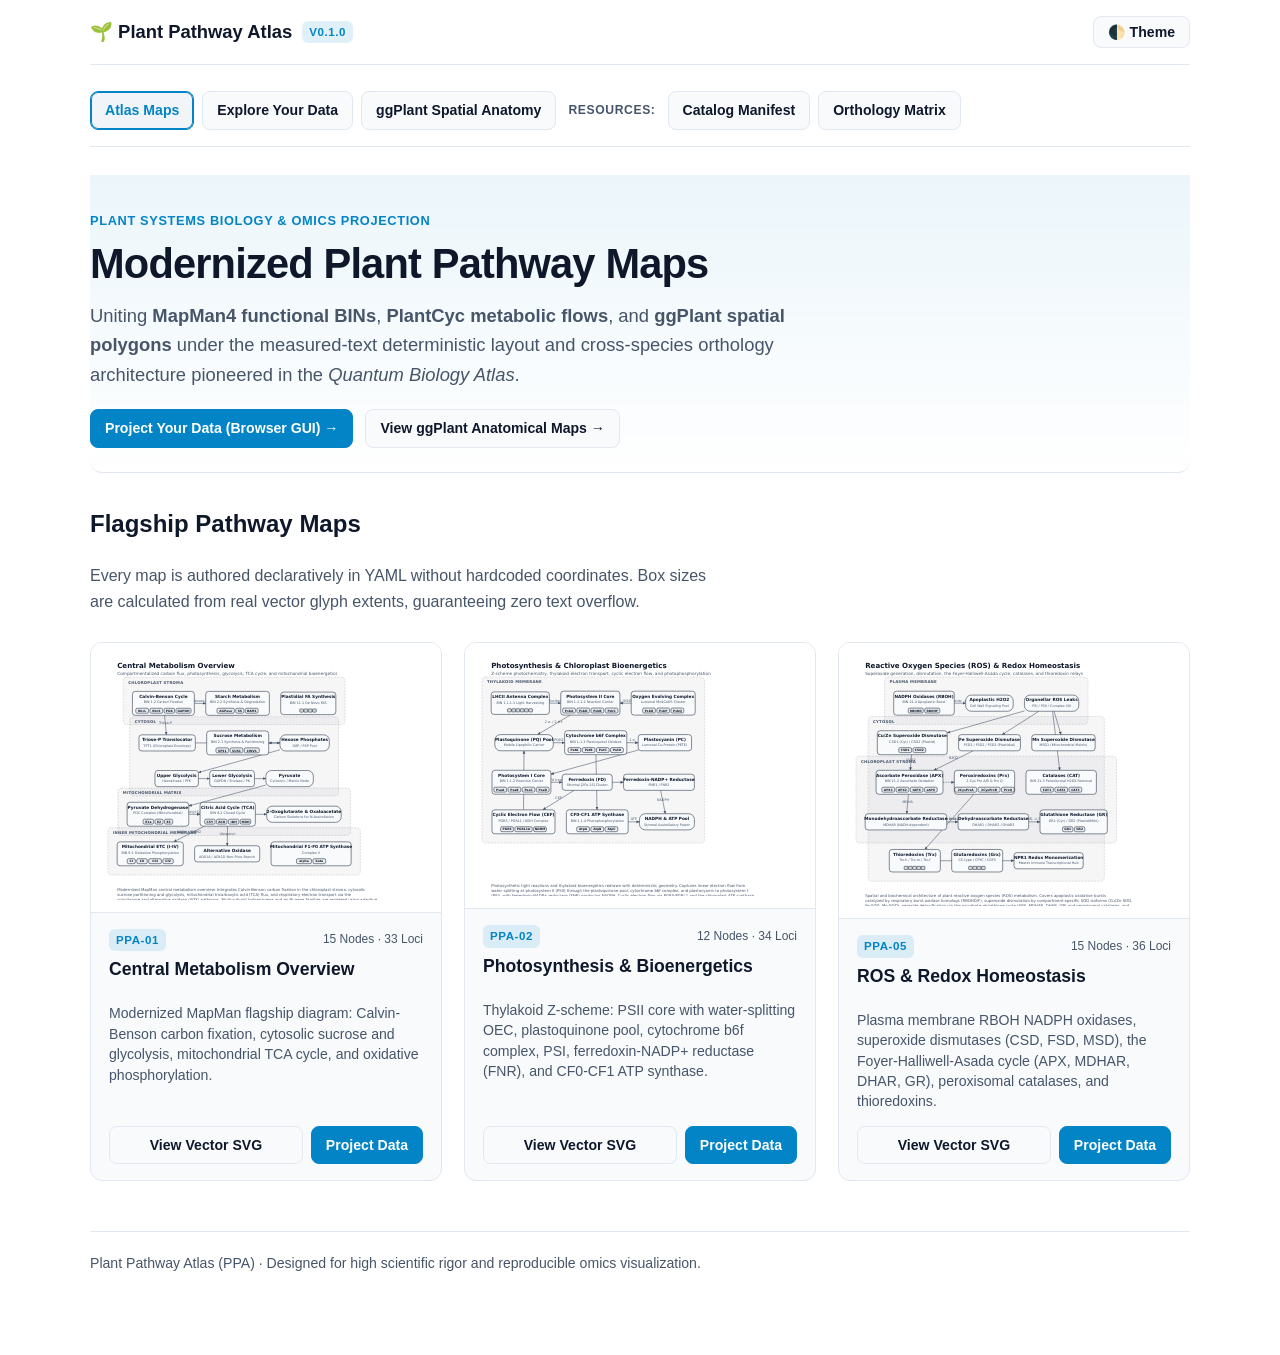
==== docs/index.html @ f4166429 "Initial commit: Plant Pathway Atlas (PPA) foundation, layout engine, orthology, and flagship maps" ====
<!doctype html>
<html lang="en">
<head>
<meta charset="utf-8">
<meta name="viewport" content="width=device-width, initial-scale=1">
<title>Plant Pathway Atlas (PPA) | Modernized MapMan & PlantCyc</title>
<meta name="description" content="Publication-quality plant pathway maps and omics projection engine modernizing MapMan and PlantCyc.">
<link rel="stylesheet" href="assets/ppa-core.css">
<script>
  (function() {
    const saved = localStorage.getItem('ppa-theme');
    const pref = window.matchMedia('(prefers-color-scheme: dark)').matches ? 'dark' : 'light';
    document.documentElement.setAttribute('data-theme', saved || pref);
  })();
</script>
</head>
<body>
<div class="wrap">
  <div class="ppa-topbar">
    <a href="index.html" class="ppa-brand">
      <span>🌱 Plant Pathway Atlas</span>
      <span class="ppa-badge">v0.1.0</span>
    </a>
    <button id="theme-toggle" class="btn" type="button" aria-label="Toggle theme">🌓 Theme</button>
  </div>

  <nav class="ppa-tab-bar" aria-label="Main Navigation">
    <a href="index.html" class="btn active">Atlas Maps</a>
    <a href="explore.html" class="btn">Explore Your Data</a>
    <a href="spatial.html" class="btn">ggPlant Spatial Anatomy</a>
    <span class="tab-label">Resources:</span>
    <a href="../catalog/manifest.json" class="btn">Catalog Manifest</a>
    <a href="../catalog/orthologs.json" class="btn">Orthology Matrix</a>
  </nav>

  <header class="hero">
    <div class="eyebrow">Plant Systems Biology & Omics Projection</div>
    <h1>Modernized Plant Pathway Maps</h1>
    <p class="lede">
      Uniting <strong>MapMan4 functional BINs</strong>, <strong>PlantCyc metabolic flows</strong>, and 
      <strong>ggPlant spatial polygons</strong> under the measured-text deterministic layout and 
      cross-species orthology architecture pioneered in the <em>Quantum Biology Atlas</em>.
    </p>
    <div style="display:flex; gap:12px; margin-top:16px;">
      <a href="explore.html" class="btn primary">Project Your Data (Browser GUI) →</a>
      <a href="spatial.html" class="btn">View ggPlant Anatomical Maps →</a>
    </div>
  </header>

  <h2>Flagship Pathway Maps</h2>
  <p style="color:var(--ppa-soft); max-width:70ch;">
    Every map is authored declaratively in YAML without hardcoded coordinates. Box sizes are calculated
    from real vector glyph extents, guaranteeing zero text overflow.
  </p>

  <div class="map-grid">
    <!-- PPA-01 -->
    <div class="map-card">
      <div class="map-card-preview">
        <object data="../maps/svg/PPA-01.svg" type="image/svg+xml" style="width:100%; pointer-events:none;"></object>
      </div>
      <div class="map-card-body">
        <div style="display:flex; justify-content:space-between; align-items:center; margin-bottom:4px;">
          <span class="ppa-badge">PPA-01</span>
          <span style="font-size:0.75rem; color:var(--ppa-soft);">15 Nodes · 33 Loci</span>
        </div>
        <h3 class="map-card-title">Central Metabolism Overview</h3>
        <p class="map-card-desc">
          Modernized MapMan flagship diagram: Calvin-Benson carbon fixation, cytosolic sucrose and glycolysis,
          mitochondrial TCA cycle, and oxidative phosphorylation.
        </p>
        <div style="display:flex; gap:8px;">
          <a href="../maps/svg/PPA-01.svg" target="_blank" class="btn" style="flex:1; justify-content:center;">View Vector SVG</a>
          <a href="explore.html?map=PPA-01" class="btn primary">Project Data</a>
        </div>
      </div>
    </div>

    <!-- PPA-02 -->
    <div class="map-card">
      <div class="map-card-preview">
        <object data="../maps/svg/PPA-02.svg" type="image/svg+xml" style="width:100%; pointer-events:none;"></object>
      </div>
      <div class="map-card-body">
        <div style="display:flex; justify-content:space-between; align-items:center; margin-bottom:4px;">
          <span class="ppa-badge">PPA-02</span>
          <span style="font-size:0.75rem; color:var(--ppa-soft);">12 Nodes · 34 Loci</span>
        </div>
        <h3 class="map-card-title">Photosynthesis & Bioenergetics</h3>
        <p class="map-card-desc">
          Thylakoid Z-scheme: PSII core with water-splitting OEC, plastoquinone pool, cytochrome b6f complex,
          PSI, ferredoxin-NADP+ reductase (FNR), and CF0-CF1 ATP synthase.
        </p>
        <div style="display:flex; gap:8px;">
          <a href="../maps/svg/PPA-02.svg" target="_blank" class="btn" style="flex:1; justify-content:center;">View Vector SVG</a>
          <a href="explore.html?map=PPA-02" class="btn primary">Project Data</a>
        </div>
      </div>
    </div>

    <!-- PPA-05 -->
    <div class="map-card">
      <div class="map-card-preview">
        <object data="../maps/svg/PPA-05.svg" type="image/svg+xml" style="width:100%; pointer-events:none;"></object>
      </div>
      <div class="map-card-body">
        <div style="display:flex; justify-content:space-between; align-items:center; margin-bottom:4px;">
          <span class="ppa-badge">PPA-05</span>
          <span style="font-size:0.75rem; color:var(--ppa-soft);">15 Nodes · 36 Loci</span>
        </div>
        <h3 class="map-card-title">ROS & Redox Homeostasis</h3>
        <p class="map-card-desc">
          Plasma membrane RBOH NADPH oxidases, superoxide dismutases (CSD, FSD, MSD), the Foyer-Halliwell-Asada
          cycle (APX, MDHAR, DHAR, GR), peroxisomal catalases, and thioredoxins.
        </p>
        <div style="display:flex; gap:8px;">
          <a href="../maps/svg/PPA-05.svg" target="_blank" class="btn" style="flex:1; justify-content:center;">View Vector SVG</a>
          <a href="explore.html?map=PPA-05" class="btn primary">Project Data</a>
        </div>
      </div>
    </div>
  </div>

  <footer style="margin-top:50px; padding-top:20px; border-top:1px solid var(--ppa-rule); font-size:0.88rem; color:var(--ppa-soft);">
    Plant Pathway Atlas (PPA) · Designed for high scientific rigor and reproducible omics visualization.
  </footer>
</div>

<script>
  const btn = document.getElementById('theme-toggle');
  btn.addEventListener('click', () => {
    const curr = document.documentElement.getAttribute('data-theme') === 'dark' ? 'light' : 'dark';
    document.documentElement.setAttribute('data-theme', curr);
    localStorage.setItem('ppa-theme', curr);
  });
</script>
</body>
</html>
---- docs/assets/ppa-core.css ----
/* Plant Pathway Atlas (PPA) Design System & Styles */
:root {
  --ppa-bg: #ffffff;
  --ppa-ink: #0f172a;
  --ppa-soft: #475569;
  --ppa-faint: #94a3b8;
  --ppa-rule: #e2e8f0;
  --ppa-card: #f8fafc;
  --ppa-card2: #f1f5f9;
  --ppa-accent: #0284c7;
  --ppa-accent-hover: #0369a1;
  --ppa-accent2: #059669;
  --ppa-warn: #d97706;
  --ppa-err: #dc2626;
  --header-bg: linear-gradient(180deg, rgba(2, 132, 199, 0.08), transparent);
}

html[data-theme="dark"] {
  --ppa-bg: #0b0f17;
  --ppa-ink: #f1f5f9;
  --ppa-soft: #94a3b8;
  --ppa-faint: #64748b;
  --ppa-rule: #1e293b;
  --ppa-card: #151c28;
  --ppa-card2: #1e293b;
  --ppa-accent: #38bdf8;
  --ppa-accent-hover: #7dd3fc;
  --ppa-accent2: #34d399;
  --ppa-warn: #fbbf24;
  --ppa-err: #f87171;
  --header-bg: linear-gradient(180deg, rgba(56, 189, 248, 0.08), transparent);
  color-scheme: dark;
}

* { box-sizing: border-box; }
body {
  margin: 0;
  background: var(--ppa-bg);
  color: var(--ppa-ink);
  font: 16px/1.6 -apple-system, BlinkMacSystemFont, "Segoe UI", Roboto, Helvetica, Arial, sans-serif;
  transition: background 0.2s ease, color 0.2s ease;
}

.wrap {
  max-width: 1140px;
  margin: 0 auto;
  padding: 0 20px 80px;
}

/* Topbar & Navigation */
.ppa-topbar {
  display: flex;
  align-items: center;
  justify-content: space-between;
  padding: 16px 0;
  border-bottom: 1px solid var(--ppa-rule);
  margin-bottom: 16px;
}

.ppa-brand {
  display: inline-flex;
  align-items: center;
  gap: 10px;
  font-weight: 700;
  font-size: 1.15rem;
  color: var(--ppa-ink);
  text-decoration: none;
}

.ppa-badge {
  font-size: 0.72rem;
  font-weight: 700;
  text-transform: uppercase;
  letter-spacing: 0.05em;
  padding: 2px 7px;
  border-radius: 6px;
  background: rgba(2, 132, 199, 0.12);
  color: var(--ppa-accent);
}

.ppa-tab-bar {
  display: flex;
  flex-wrap: wrap;
  align-items: center;
  gap: 8px;
  padding: 10px 0 16px;
  border-bottom: 1px solid var(--ppa-rule);
  margin-bottom: 28px;
}

.tab-label {
  font-size: 0.76rem;
  font-weight: 700;
  text-transform: uppercase;
  letter-spacing: 0.05em;
  color: var(--ppa-soft);
  margin: 0 4px;
}

/* Buttons */
.btn {
  display: inline-flex;
  align-items: center;
  gap: 6px;
  padding: 7px 14px;
  border-radius: 8px;
  font-weight: 600;
  font-size: 0.88rem;
  border: 1px solid var(--ppa-rule);
  background: var(--ppa-card);
  color: var(--ppa-ink);
  text-decoration: none;
  cursor: pointer;
  transition: all 0.15s ease;
}

.btn:hover {
  border-color: var(--ppa-accent);
  background: var(--ppa-card2);
  color: var(--ppa-accent);
}

.btn.primary {
  background: var(--ppa-accent);
  border-color: var(--ppa-accent);
  color: #ffffff;
}

.btn.primary:hover {
  background: var(--ppa-accent-hover);
  color: #ffffff;
}

.btn.active {
  border-color: var(--ppa-accent);
  background: var(--ppa-card2);
  color: var(--ppa-accent);
  box-shadow: inset 0 0 0 1px var(--ppa-accent);
}

/* Hero & Headers */
header.hero {
  padding: 36px 0 24px;
  border-bottom: 1px solid var(--ppa-rule);
  background: var(--header-bg);
  border-radius: 0 0 12px 12px;
  margin-bottom: 32px;
}

h1 {
  font-size: clamp(1.8rem, 4vw, 2.6rem);
  line-height: 1.2;
  margin: 0 0 12px;
  letter-spacing: -0.02em;
}

.eyebrow {
  color: var(--ppa-accent);
  font-weight: 700;
  letter-spacing: 0.05em;
  text-transform: uppercase;
  font-size: 0.8rem;
  margin: 0 0 8px;
}

.lede {
  font-size: 1.15rem;
  color: var(--ppa-soft);
  max-width: 68ch;
  margin: 0 0 20px;
}

/* Map Cards Grid */
.map-grid {
  display: grid;
  grid-template-columns: repeat(auto-fill, minmax(340px, 1fr));
  gap: 22px;
  margin: 28px 0;
}

.map-card {
  border: 1px solid var(--ppa-rule);
  border-radius: 12px;
  background: var(--ppa-card);
  overflow: hidden;
  transition: transform 0.15s ease, border-color 0.15s ease, box-shadow 0.15s ease;
  display: flex;
  flex-direction: column;
}

.map-card:hover {
  transform: translateY(-2px);
  border-color: var(--ppa-accent);
  box-shadow: 0 8px 16px rgba(0, 0, 0, 0.06);
}

.map-card-preview {
  background: #ffffff;
  padding: 12px;
  border-bottom: 1px solid var(--ppa-rule);
  display: flex;
  align-items: center;
  justify-content: center;
  min-height: 180px;
}

.map-card-preview img, .map-card-preview svg {
  max-width: 100%;
  height: auto;
  max-height: 200px;
  display: block;
}

.map-card-body {
  padding: 16px 18px;
  flex: 1;
  display: flex;
  flex-direction: column;
}

.map-card-title {
  font-size: 1.1rem;
  font-weight: 700;
  margin: 0 0 6px;
  color: var(--ppa-ink);
}

.map-card-desc {
  font-size: 0.88rem;
  color: var(--ppa-soft);
  line-height: 1.45;
  margin-bottom: 14px;
  flex: 1;
}

.map-card-stats {
  display: flex;
  gap: 12px;
  font-size: 0.8rem;
  color: var(--ppa-soft);
  font-weight: 600;
  padding-top: 10px;
  border-top: 1px solid var(--ppa-rule);
}

/* File Drop Area */
.dropzone {
  border: 2px dashed var(--ppa-rule);
  border-radius: 14px;
  padding: 36px 20px;
  text-align: center;
  background: var(--ppa-card);
  transition: border-color 0.15s ease, background 0.15s ease;
  cursor: pointer;
  margin-bottom: 24px;
}

.dropzone.dragover {
  border-color: var(--ppa-accent);
  background: var(--ppa-card2);
}

/* Controls Toolbar */
.toolbar {
  display: flex;
  flex-wrap: wrap;
  align-items: flex-end;
  gap: 14px;
  background: var(--ppa-card);
  border: 1px solid var(--ppa-rule);
  border-radius: 12px;
  padding: 16px 20px;
  margin-bottom: 24px;
}

.toolbar label {
  display: block;
  font-size: 0.78rem;
  font-weight: 700;
  text-transform: uppercase;
  letter-spacing: 0.04em;
  color: var(--ppa-soft);
  margin-bottom: 4px;
}

.toolbar select, .toolbar input {
  padding: 8px 12px;
  border-radius: 8px;
  border: 1px solid var(--ppa-rule);
  background: var(--ppa-bg);
  color: var(--ppa-ink);
  font: inherit;
  font-size: 0.9rem;
}

/* Interactive SVG Canvas */
.svg-viewport {
  background: #ffffff;
  border: 1px solid var(--ppa-rule);
  border-radius: 12px;
  overflow: auto;
  padding: 20px;
  box-shadow: inset 0 1px 3px rgba(0, 0, 0, 0.02);
  margin-bottom: 30px;
}

.svg-viewport svg {
  width: 100%;
  height: auto;
  display: block;
}

/* Messages / Alerts */
.msg {
  padding: 14px 18px;
  border-radius: 10px;
  margin-bottom: 20px;
  font-size: 0.92rem;
  border: 1px solid transparent;
}

.msg.ok {
  background: rgba(5, 150, 105, 0.1);
  border-color: rgba(5, 150, 105, 0.3);
  color: var(--ppa-accent2);
}

.msg.warn {
  background: rgba(217, 119, 6, 0.1);
  border-color: rgba(217, 119, 6, 0.3);
  color: var(--ppa-warn);
}

.msg.err {
  background: rgba(220, 38, 38, 0.1);
  border-color: rgba(220, 38, 38, 0.3);
  color: var(--ppa-err);
}
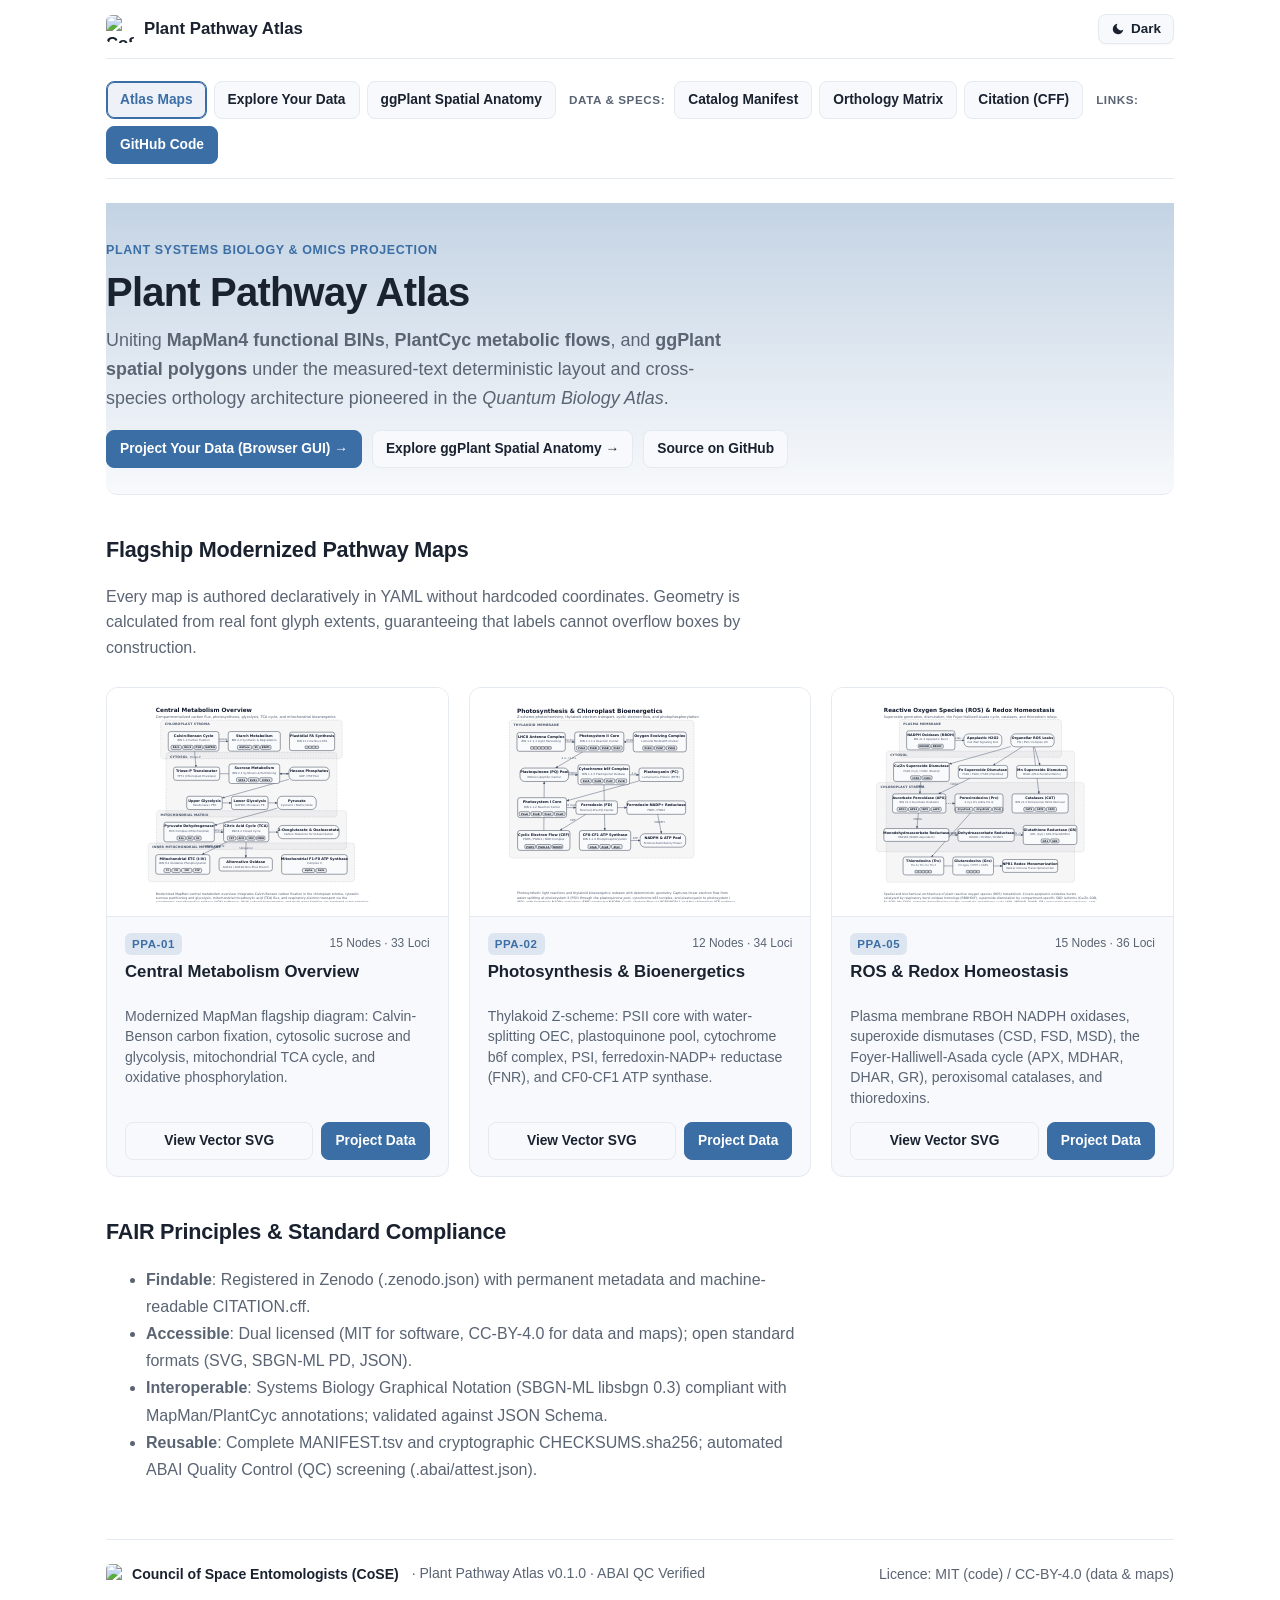
==== commit ad8c8e29: "feat: Add CoSE theme, GitHub Pages workflows, FAIR metadata, and ABAI QC standard" ====
--- a/docs/index.html
+++ b/docs/index.html
@@ -3,54 +3,66 @@
 <head>
 <meta charset="utf-8">
 <meta name="viewport" content="width=device-width, initial-scale=1">
-<title>Plant Pathway Atlas (PPA) | Modernized MapMan & PlantCyc</title>
-<meta name="description" content="Publication-quality plant pathway maps and omics projection engine modernizing MapMan and PlantCyc.">
-<link rel="stylesheet" href="assets/ppa-core.css">
+<title>Plant Pathway Atlas (PPA) — Modernized MapMan & PlantCyc</title>
+<meta name="description" content="Publication-quality plant pathway maps and cross-species omics projection engine modernizing MapMan and PlantCyc.">
+<meta name="author" content="Richard Barker">
+<meta name="color-scheme" content="light dark">
 <script>
   (function() {
-    const saved = localStorage.getItem('ppa-theme');
-    const pref = window.matchMedia('(prefers-color-scheme: dark)').matches ? 'dark' : 'light';
+    var saved = localStorage.getItem('cose-theme');
+    var pref = window.matchMedia('(prefers-color-scheme: dark)').matches ? 'dark' : 'light';
     document.documentElement.setAttribute('data-theme', saved || pref);
   })();
 </script>
+<link rel="stylesheet" href="https://dr-richard-barker.github.io/Plant_response_to_radiation/cose/cose-map.css">
+<link rel="stylesheet" href="assets/ppa-core.css">
 </head>
-<body>
+<body data-site-id="plant-pathway-atlas">
 <div class="wrap">
-  <div class="ppa-topbar">
-    <a href="index.html" class="ppa-brand">
-      <span>🌱 Plant Pathway Atlas</span>
-      <span class="ppa-badge">v0.1.0</span>
+  <!-- CoSE Topbar: Brand + Theme Toggle (NO side navigation rail) -->
+  <div class="cose-topbar">
+    <a href="index.html" class="cose-brand">
+      <img src="https://dr-richard-barker.github.io/Plant_response_to_radiation/cose/cose-logo.png" alt="CoSE logo" width="28" height="28">
+      <span>Plant Pathway Atlas</span>
     </a>
-    <button id="theme-toggle" class="btn" type="button" aria-label="Toggle theme">🌓 Theme</button>
+    <button id="cose-theme-toggle" class="cose-theme-btn" type="button" aria-label="Toggle theme">
+      <span class="theme-icon"></span>
+      <span class="theme-label">Theme</span>
+    </button>
   </div>
 
-  <nav class="ppa-tab-bar" aria-label="Main Navigation">
+  <!-- CoSE Tab Bar: Horizontal Navigation Only -->
+  <nav class="cose-tab-bar" aria-label="Atlas Navigation">
     <a href="index.html" class="btn active">Atlas Maps</a>
     <a href="explore.html" class="btn">Explore Your Data</a>
     <a href="spatial.html" class="btn">ggPlant Spatial Anatomy</a>
-    <span class="tab-label">Resources:</span>
+    <span class="tab-label">Data & Specs:</span>
     <a href="../catalog/manifest.json" class="btn">Catalog Manifest</a>
     <a href="../catalog/orthologs.json" class="btn">Orthology Matrix</a>
+    <a href="../CITATION.cff" class="btn">Citation (CFF)</a>
+    <span class="tab-label">Links:</span>
+    <a href="https://github.com/dr-richard-barker/plant-pathway-atlas" class="btn primary">GitHub Code</a>
   </nav>
 
   <header class="hero">
     <div class="eyebrow">Plant Systems Biology & Omics Projection</div>
-    <h1>Modernized Plant Pathway Maps</h1>
+    <h1>Plant Pathway Atlas</h1>
     <p class="lede">
       Uniting <strong>MapMan4 functional BINs</strong>, <strong>PlantCyc metabolic flows</strong>, and 
       <strong>ggPlant spatial polygons</strong> under the measured-text deterministic layout and 
       cross-species orthology architecture pioneered in the <em>Quantum Biology Atlas</em>.
     </p>
-    <div style="display:flex; gap:12px; margin-top:16px;">
+    <div style="display:flex; flex-wrap:wrap; gap:10px; margin-top:16px;">
       <a href="explore.html" class="btn primary">Project Your Data (Browser GUI) →</a>
-      <a href="spatial.html" class="btn">View ggPlant Anatomical Maps →</a>
+      <a href="spatial.html" class="btn">Explore ggPlant Spatial Anatomy →</a>
+      <a href="https://github.com/dr-richard-barker/plant-pathway-atlas" class="btn">Source on GitHub</a>
     </div>
   </header>
 
-  <h2>Flagship Pathway Maps</h2>
-  <p style="color:var(--ppa-soft); max-width:70ch;">
-    Every map is authored declaratively in YAML without hardcoded coordinates. Box sizes are calculated
-    from real vector glyph extents, guaranteeing zero text overflow.
+  <h2>Flagship Modernized Pathway Maps</h2>
+  <p style="color:var(--ppa-soft); max-width:72ch;">
+    Every map is authored declaratively in YAML without hardcoded coordinates. Geometry is calculated
+    from real font glyph extents, guaranteeing that labels cannot overflow boxes by construction.
   </p>
 
   <div class="map-grid">
@@ -121,18 +133,65 @@
     </div>
   </div>
 
-  <footer style="margin-top:50px; padding-top:20px; border-top:1px solid var(--ppa-rule); font-size:0.88rem; color:var(--ppa-soft);">
-    Plant Pathway Atlas (PPA) · Designed for high scientific rigor and reproducible omics visualization.
+  <h2>FAIR Principles & Standard Compliance</h2>
+  <ul style="color:var(--ppa-soft); line-height:1.7;">
+    <li><strong>Findable</strong>: Registered in Zenodo (.zenodo.json) with permanent metadata and machine-readable CITATION.cff.</li>
+    <li><strong>Accessible</strong>: Dual licensed (MIT for software, CC-BY-4.0 for data and maps); open standard formats (SVG, SBGN-ML PD, JSON).</li>
+    <li><strong>Interoperable</strong>: Systems Biology Graphical Notation (SBGN-ML libsbgn 0.3) compliant with MapMan/PlantCyc annotations; validated against JSON Schema.</li>
+    <li><strong>Reusable</strong>: Complete MANIFEST.tsv and cryptographic CHECKSUMS.sha256; automated ABAI Quality Control (QC) screening (.abai/attest.json).</li>
+  </ul>
+
+  <!-- CoSE Footer -->
+  <footer>
+    <div style="display:flex; justify-content:space-between; flex-wrap:wrap; align-items:center; gap:12px;">
+      <div>
+        <a href="https://astrobotany.com" class="cose-foot">
+          <img src="https://dr-richard-barker.github.io/Plant_response_to_radiation/cose/cose-logo.png" alt="CoSE logo" width="20" height="20">
+          <span>Council of Space Entomologists (CoSE)</span>
+        </a>
+        <span>· Plant Pathway Atlas v0.1.0 · ABAI QC Verified</span>
+      </div>
+      <div>
+        <span>Licence: MIT (code) / CC-BY-4.0 (data & maps)</span>
+      </div>
+    </div>
   </footer>
 </div>
 
 <script>
-  const btn = document.getElementById('theme-toggle');
-  btn.addEventListener('click', () => {
-    const curr = document.documentElement.getAttribute('data-theme') === 'dark' ? 'light' : 'dark';
-    document.documentElement.setAttribute('data-theme', curr);
-    localStorage.setItem('ppa-theme', curr);
+(function() {
+  var path = (window.location.pathname.split('/').pop() || 'index.html');
+  var links = document.querySelectorAll('.cose-tab-bar a.btn');
+  for (var i = 0; i < links.length; i++) {
+    var href = links[i].getAttribute('href');
+    if (href === path) {
+      links[i].classList.add('active');
+      links[i].setAttribute('aria-current', 'page');
+    }
+  }
+
+  var btn = document.getElementById('cose-theme-toggle');
+  if (!btn) return;
+  function update(theme) {
+    document.documentElement.setAttribute('data-theme', theme);
+    localStorage.setItem('cose-theme', theme);
+    btn.setAttribute('aria-label', 'Switch to ' + (theme === 'dark' ? 'light' : 'dark') + ' mode');
+    var label = btn.querySelector('.theme-label');
+    if (label) label.textContent = theme === 'dark' ? 'Light' : 'Dark';
+    var icon = btn.querySelector('.theme-icon');
+    if (icon) {
+      icon.innerHTML = theme === 'dark'
+        ? '<svg viewBox="0 0 24 24" fill="none" stroke="currentColor" stroke-width="2" stroke-linecap="round" stroke-linejoin="round"><circle cx="12" cy="12" r="5"/><line x1="12" y1="1" x2="12" y2="3"/><line x1="12" y1="21" x2="12" y2="23"/><line x1="4.22" y1="4.22" x2="5.64" y2="5.64"/><line x1="18.36" y1="18.36" x2="19.78" y2="19.78"/><line x1="1" y1="12" x2="3" y2="12"/><line x1="21" y1="12" x2="23" y2="12"/><line x1="4.22" y1="19.78" x2="5.64" y2="18.36"/><line x1="18.36" y1="5.64" x2="19.78" y2="4.22"/></svg>'
+        : '<svg viewBox="0 0 24 24" fill="currentColor"><path d="M21 12.79A9 9 0 1 1 11.21 3 7 7 0 0 0 21 12.79z"/></svg>';
+    }
+  }
+  var curr = document.documentElement.getAttribute('data-theme') || (window.matchMedia('(prefers-color-scheme: dark)').matches ? 'dark' : 'light');
+  update(curr);
+  btn.addEventListener('click', function() {
+    var now = document.documentElement.getAttribute('data-theme') === 'dark' ? 'light' : 'dark';
+    update(now);
   });
+})();
 </script>
 </body>
 </html>
--- a/docs/assets/ppa-core.css
+++ b/docs/assets/ppa-core.css
@@ -1,34 +1,51 @@
-/* Plant Pathway Atlas (PPA) Design System & Styles */
+/* CoSE Token Mappings & Plant Pathway Atlas (PPA) Theme */
 :root {
-  --ppa-bg: #ffffff;
-  --ppa-ink: #0f172a;
-  --ppa-soft: #475569;
-  --ppa-faint: #94a3b8;
-  --ppa-rule: #e2e8f0;
-  --ppa-card: #f8fafc;
-  --ppa-card2: #f1f5f9;
-  --ppa-accent: #0284c7;
-  --ppa-accent-hover: #0369a1;
-  --ppa-accent2: #059669;
-  --ppa-warn: #d97706;
-  --ppa-err: #dc2626;
-  --header-bg: linear-gradient(180deg, rgba(2, 132, 199, 0.08), transparent);
+  --ppa-bg:     var(--bg,        #ffffff);
+  --ppa-ink:    var(--ink,       #1a2230);
+  --ppa-soft:   var(--muted,     #5a6473);
+  --ppa-faint:  var(--ink-faint, #8892a3);
+  --ppa-rule:   var(--line,      #e5e9f0);
+  --ppa-card:   var(--surface,   #f7f9fc);
+  --ppa-card2:  var(--surface-2, #eef2f8);
+  --ppa-accent: var(--accent,    #3B6EA5);
+  --ppa-accent-hover: #2d5682;
+  --ppa-accent2:var(--accent2,   #3FB6A8);
+  --ppa-warn:   #D55E00;
+  --ppa-err:    #DC2626;
+  --header-bg:  linear-gradient(180deg, rgba(59,110,165,.30), rgba(59,110,165,.04));
+}
+
+html[data-theme="light"] {
+  --bg: #ffffff;
+  --ink: #1a2230;
+  --fg: #1a2230;
+  --muted: #5a6473;
+  --ink-soft: #5a6473;
+  --line: #e5e9f0;
+  --border: #e5e9f0;
+  --surface: #f7f9fc;
+  --card: #f7f9fc;
+  --surface-2: #eef2f8;
+  --accent: #3B6EA5;
+  --accent2: #3FB6A8;
+  --header-bg: linear-gradient(180deg, rgba(59,110,165,.30), rgba(59,110,165,.04));
+  color-scheme: light;
 }
 
 html[data-theme="dark"] {
-  --ppa-bg: #0b0f17;
-  --ppa-ink: #f1f5f9;
-  --ppa-soft: #94a3b8;
-  --ppa-faint: #64748b;
-  --ppa-rule: #1e293b;
-  --ppa-card: #151c28;
-  --ppa-card2: #1e293b;
-  --ppa-accent: #38bdf8;
-  --ppa-accent-hover: #7dd3fc;
-  --ppa-accent2: #34d399;
-  --ppa-warn: #fbbf24;
-  --ppa-err: #f87171;
-  --header-bg: linear-gradient(180deg, rgba(56, 189, 248, 0.08), transparent);
+  --bg: #0f141b;
+  --ink: #e6ebf2;
+  --fg: #e6ebf2;
+  --muted: #9aa6b6;
+  --ink-soft: #9aa6b6;
+  --line: #232c39;
+  --border: #232c39;
+  --surface: #161d27;
+  --card: #161d27;
+  --surface-2: #1f2937;
+  --accent: #6ea3d8;
+  --accent2: #54c9ba;
+  --header-bg: linear-gradient(180deg, rgba(59,110,165,.12), transparent);
   color-scheme: dark;
 }
 
@@ -42,29 +59,107 @@
 }
 
 .wrap {
-  max-width: 1140px;
+  max-width: 1100px;
   margin: 0 auto;
-  padding: 0 20px 80px;
-}
-
-/* Topbar & Navigation */
-.ppa-topbar {
+  padding: 0 16px 96px;
+}
+
+/* CoSE Topbar (Brand + Theme Button, NO Side Rail) */
+.cose-topbar {
   display: flex;
   align-items: center;
   justify-content: space-between;
-  padding: 16px 0;
+  padding: 14px 0;
   border-bottom: 1px solid var(--ppa-rule);
-  margin-bottom: 16px;
-}
-
-.ppa-brand {
+  margin-bottom: 12px;
+}
+
+.cose-brand {
   display: inline-flex;
   align-items: center;
   gap: 10px;
   font-weight: 700;
-  font-size: 1.15rem;
+  font-size: 1.05rem;
   color: var(--ppa-ink);
   text-decoration: none;
+}
+.cose-brand:hover { text-decoration: none; }
+.cose-brand img { height: 28px; width: 28px; border-radius: 6px; display: block; }
+
+.cose-theme-btn {
+  display: inline-flex;
+  align-items: center;
+  gap: 6px;
+  padding: 6px 12px;
+  border-radius: 8px;
+  cursor: pointer;
+  border: 1px solid var(--ppa-rule);
+  background: var(--ppa-card);
+  color: var(--ppa-ink);
+  font: 600 0.84rem/1.2 -apple-system, BlinkMacSystemFont, "Segoe UI", Roboto, sans-serif;
+  box-shadow: 0 1px 2px rgba(0,0,0,0.04);
+  transition: background 0.15s ease, border-color 0.15s ease;
+}
+.cose-theme-btn:hover { filter: brightness(0.97); }
+.cose-theme-btn svg { width: 14px; height: 14px; display: block; }
+
+/* CoSE Tab Navigation Bar (Horizontal only, no side panel) */
+.cose-tab-bar {
+  display: flex;
+  flex-wrap: wrap;
+  align-items: center;
+  gap: 7px;
+  padding: 10px 0 14px;
+  border-bottom: 1px solid var(--ppa-rule);
+  margin-bottom: 24px;
+}
+
+.tab-label {
+  font-size: 0.73rem;
+  font-weight: 700;
+  text-transform: uppercase;
+  letter-spacing: 0.05em;
+  color: var(--ppa-soft);
+  margin: 0 2px 0 6px;
+}
+
+/* CoSE Buttons */
+.btn {
+  display: inline-flex;
+  align-items: center;
+  gap: 6px;
+  padding: 7px 13px;
+  border-radius: 8px;
+  font-weight: 600;
+  font-size: 0.86rem;
+  border: 1px solid var(--ppa-rule);
+  background: var(--ppa-card);
+  color: var(--ppa-ink);
+  text-decoration: none;
+  cursor: pointer;
+  transition: background 0.15s ease, border-color 0.15s ease, color 0.15s ease;
+}
+.btn:hover {
+  text-decoration: none;
+  border-color: var(--ppa-accent);
+  background: var(--ppa-card2);
+  color: var(--ppa-accent);
+}
+.btn.primary {
+  background: var(--ppa-accent);
+  border-color: var(--ppa-accent);
+  color: #ffffff;
+}
+.btn.primary:hover {
+  filter: brightness(1.08);
+  background: var(--ppa-accent);
+  color: #ffffff;
+}
+.btn.active {
+  border-color: var(--ppa-accent);
+  background: var(--ppa-card2);
+  color: var(--ppa-accent);
+  box-shadow: inset 0 0 0 1px var(--ppa-accent);
 }
 
 .ppa-badge {
@@ -74,108 +169,68 @@
   letter-spacing: 0.05em;
   padding: 2px 7px;
   border-radius: 6px;
-  background: rgba(2, 132, 199, 0.12);
+  background: rgba(59, 110, 165, 0.14);
   color: var(--ppa-accent);
 }
 
-.ppa-tab-bar {
-  display: flex;
-  flex-wrap: wrap;
-  align-items: center;
-  gap: 8px;
-  padding: 10px 0 16px;
-  border-bottom: 1px solid var(--ppa-rule);
-  margin-bottom: 28px;
-}
-
-.tab-label {
-  font-size: 0.76rem;
-  font-weight: 700;
-  text-transform: uppercase;
-  letter-spacing: 0.05em;
-  color: var(--ppa-soft);
-  margin: 0 4px;
-}
-
-/* Buttons */
-.btn {
-  display: inline-flex;
-  align-items: center;
-  gap: 6px;
-  padding: 7px 14px;
-  border-radius: 8px;
-  font-weight: 600;
-  font-size: 0.88rem;
-  border: 1px solid var(--ppa-rule);
-  background: var(--ppa-card);
-  color: var(--ppa-ink);
-  text-decoration: none;
-  cursor: pointer;
-  transition: all 0.15s ease;
-}
-
-.btn:hover {
-  border-color: var(--ppa-accent);
-  background: var(--ppa-card2);
-  color: var(--ppa-accent);
-}
-
-.btn.primary {
-  background: var(--ppa-accent);
-  border-color: var(--ppa-accent);
-  color: #ffffff;
-}
-
-.btn.primary:hover {
-  background: var(--ppa-accent-hover);
-  color: #ffffff;
-}
-
-.btn.active {
-  border-color: var(--ppa-accent);
-  background: var(--ppa-card2);
-  color: var(--ppa-accent);
-  box-shadow: inset 0 0 0 1px var(--ppa-accent);
-}
-
-/* Hero & Headers */
+/* Hero Section */
 header.hero {
-  padding: 36px 0 24px;
+  padding: 38px 0 26px;
   border-bottom: 1px solid var(--ppa-rule);
   background: var(--header-bg);
   border-radius: 0 0 12px 12px;
-  margin-bottom: 32px;
+  margin-bottom: 28px;
 }
 
 h1 {
-  font-size: clamp(1.8rem, 4vw, 2.6rem);
-  line-height: 1.2;
-  margin: 0 0 12px;
+  font-size: clamp(1.7rem, 4vw, 2.5rem);
+  line-height: 1.18;
+  margin: 0 0 10px;
   letter-spacing: -0.02em;
 }
 
 .eyebrow {
   color: var(--ppa-accent);
-  font-weight: 700;
+  font-weight: 600;
   letter-spacing: 0.05em;
   text-transform: uppercase;
-  font-size: 0.8rem;
+  font-size: 0.78rem;
   margin: 0 0 8px;
 }
 
 .lede {
-  font-size: 1.15rem;
+  font-size: 1.12rem;
   color: var(--ppa-soft);
-  max-width: 68ch;
-  margin: 0 0 20px;
-}
+  max-width: 65ch;
+  margin: 0 0 18px;
+}
+
+h2 { font-size: 1.35rem; margin: 38px 0 10px; letter-spacing: -0.01em; }
+h3 { font-size: 1.05rem; margin: 24px 0 6px; }
+p, li { max-width: 74ch; }
+code {
+  font-family: ui-monospace, SFMono-Regular, Menlo, monospace;
+  font-size: 0.9em;
+  background: var(--ppa-card);
+  padding: 2px 6px;
+  border-radius: 4px;
+}
+pre {
+  overflow-x: auto;
+  max-width: 100%;
+  background: var(--ppa-card);
+  padding: 14px;
+  border-radius: 8px;
+  border: 1px solid var(--ppa-rule);
+}
+pre code { background: none; padding: 0; }
 
 /* Map Cards Grid */
 .map-grid {
   display: grid;
-  grid-template-columns: repeat(auto-fill, minmax(340px, 1fr));
-  gap: 22px;
-  margin: 28px 0;
+  grid-template-columns: repeat(auto-fill, minmax(320px, 1fr));
+  gap: 20px;
+  margin: 26px 0;
 }
 
 .map-card {
@@ -183,7 +238,7 @@
   border-radius: 12px;
   background: var(--ppa-card);
   overflow: hidden;
-  transition: transform 0.15s ease, border-color 0.15s ease, box-shadow 0.15s ease;
+  transition: transform 0.15s ease, border-color 0.15s ease;
   display: flex;
   flex-direction: column;
 }
@@ -191,12 +246,11 @@
 .map-card:hover {
   transform: translateY(-2px);
   border-color: var(--ppa-accent);
-  box-shadow: 0 8px 16px rgba(0, 0, 0, 0.06);
 }
 
 .map-card-preview {
   background: #ffffff;
-  padding: 12px;
+  padding: 14px;
   border-bottom: 1px solid var(--ppa-rule);
   display: flex;
   align-items: center;
@@ -204,7 +258,7 @@
   min-height: 180px;
 }
 
-.map-card-preview img, .map-card-preview svg {
+.map-card-preview img, .map-card-preview svg, .map-card-preview object {
   max-width: 100%;
   height: auto;
   max-height: 200px;
@@ -219,7 +273,7 @@
 }
 
 .map-card-title {
-  font-size: 1.1rem;
+  font-size: 1.05rem;
   font-weight: 700;
   margin: 0 0 6px;
   color: var(--ppa-ink);
@@ -233,21 +287,11 @@
   flex: 1;
 }
 
-.map-card-stats {
-  display: flex;
-  gap: 12px;
-  font-size: 0.8rem;
-  color: var(--ppa-soft);
-  font-weight: 600;
-  padding-top: 10px;
-  border-top: 1px solid var(--ppa-rule);
-}
-
 /* File Drop Area */
 .dropzone {
   border: 2px dashed var(--ppa-rule);
   border-radius: 14px;
-  padding: 36px 20px;
+  padding: 34px 20px;
   text-align: center;
   background: var(--ppa-card);
   transition: border-color 0.15s ease, background 0.15s ease;
@@ -265,42 +309,41 @@
   display: flex;
   flex-wrap: wrap;
   align-items: flex-end;
-  gap: 14px;
+  gap: 12px;
   background: var(--ppa-card);
   border: 1px solid var(--ppa-rule);
   border-radius: 12px;
-  padding: 16px 20px;
+  padding: 16px 18px;
   margin-bottom: 24px;
 }
 
 .toolbar label {
   display: block;
-  font-size: 0.78rem;
+  font-size: 0.76rem;
   font-weight: 700;
   text-transform: uppercase;
-  letter-spacing: 0.04em;
+  letter-spacing: 0.05em;
   color: var(--ppa-soft);
   margin-bottom: 4px;
 }
 
 .toolbar select, .toolbar input {
-  padding: 8px 12px;
+  padding: 7px 11px;
   border-radius: 8px;
   border: 1px solid var(--ppa-rule);
   background: var(--ppa-bg);
   color: var(--ppa-ink);
   font: inherit;
-  font-size: 0.9rem;
-}
-
-/* Interactive SVG Canvas */
+  font-size: 0.88rem;
+}
+
+/* Interactive Viewport */
 .svg-viewport {
   background: #ffffff;
   border: 1px solid var(--ppa-rule);
   border-radius: 12px;
   overflow: auto;
   padding: 20px;
-  box-shadow: inset 0 1px 3px rgba(0, 0, 0, 0.02);
   margin-bottom: 30px;
 }
 
@@ -310,29 +353,52 @@
   display: block;
 }
 
-/* Messages / Alerts */
+/* Message Banners */
 .msg {
-  padding: 14px 18px;
-  border-radius: 10px;
+  padding: 13px 17px;
+  border-radius: 8px;
   margin-bottom: 20px;
-  font-size: 0.92rem;
+  font-size: 0.9rem;
   border: 1px solid transparent;
 }
-
 .msg.ok {
-  background: rgba(5, 150, 105, 0.1);
-  border-color: rgba(5, 150, 105, 0.3);
-  color: var(--ppa-accent2);
-}
-
+  background: rgba(63, 182, 168, 0.12);
+  border-color: var(--ppa-accent2);
+  color: var(--ppa-ink);
+}
 .msg.warn {
-  background: rgba(217, 119, 6, 0.1);
-  border-color: rgba(217, 119, 6, 0.3);
-  color: var(--ppa-warn);
-}
-
+  background: rgba(213, 94, 0, 0.10);
+  border-color: var(--ppa-warn);
+  color: var(--ppa-ink);
+}
 .msg.err {
-  background: rgba(220, 38, 38, 0.1);
-  border-color: rgba(220, 38, 38, 0.3);
-  color: var(--ppa-err);
-}
+  background: rgba(220, 38, 38, 0.10);
+  border-color: var(--ppa-err);
+  color: var(--ppa-ink);
+}
+
+/* CoSE Footer */
+footer {
+  border-top: 1px solid var(--ppa-rule);
+  margin-top: 56px;
+  padding-top: 22px;
+  font-size: 0.88rem;
+  color: var(--ppa-soft);
+}
+.cose-foot {
+  display: inline-flex;
+  align-items: center;
+  gap: 6px;
+  vertical-align: middle;
+  margin-right: 9px;
+  font-weight: 600;
+  color: var(--ppa-ink);
+  text-decoration: none;
+}
+.cose-foot img {
+  height: 20px;
+  width: 20px;
+  display: block;
+  border-radius: 5px;
+}
+.cose-foot:hover { text-decoration: none; filter: brightness(1.05); }
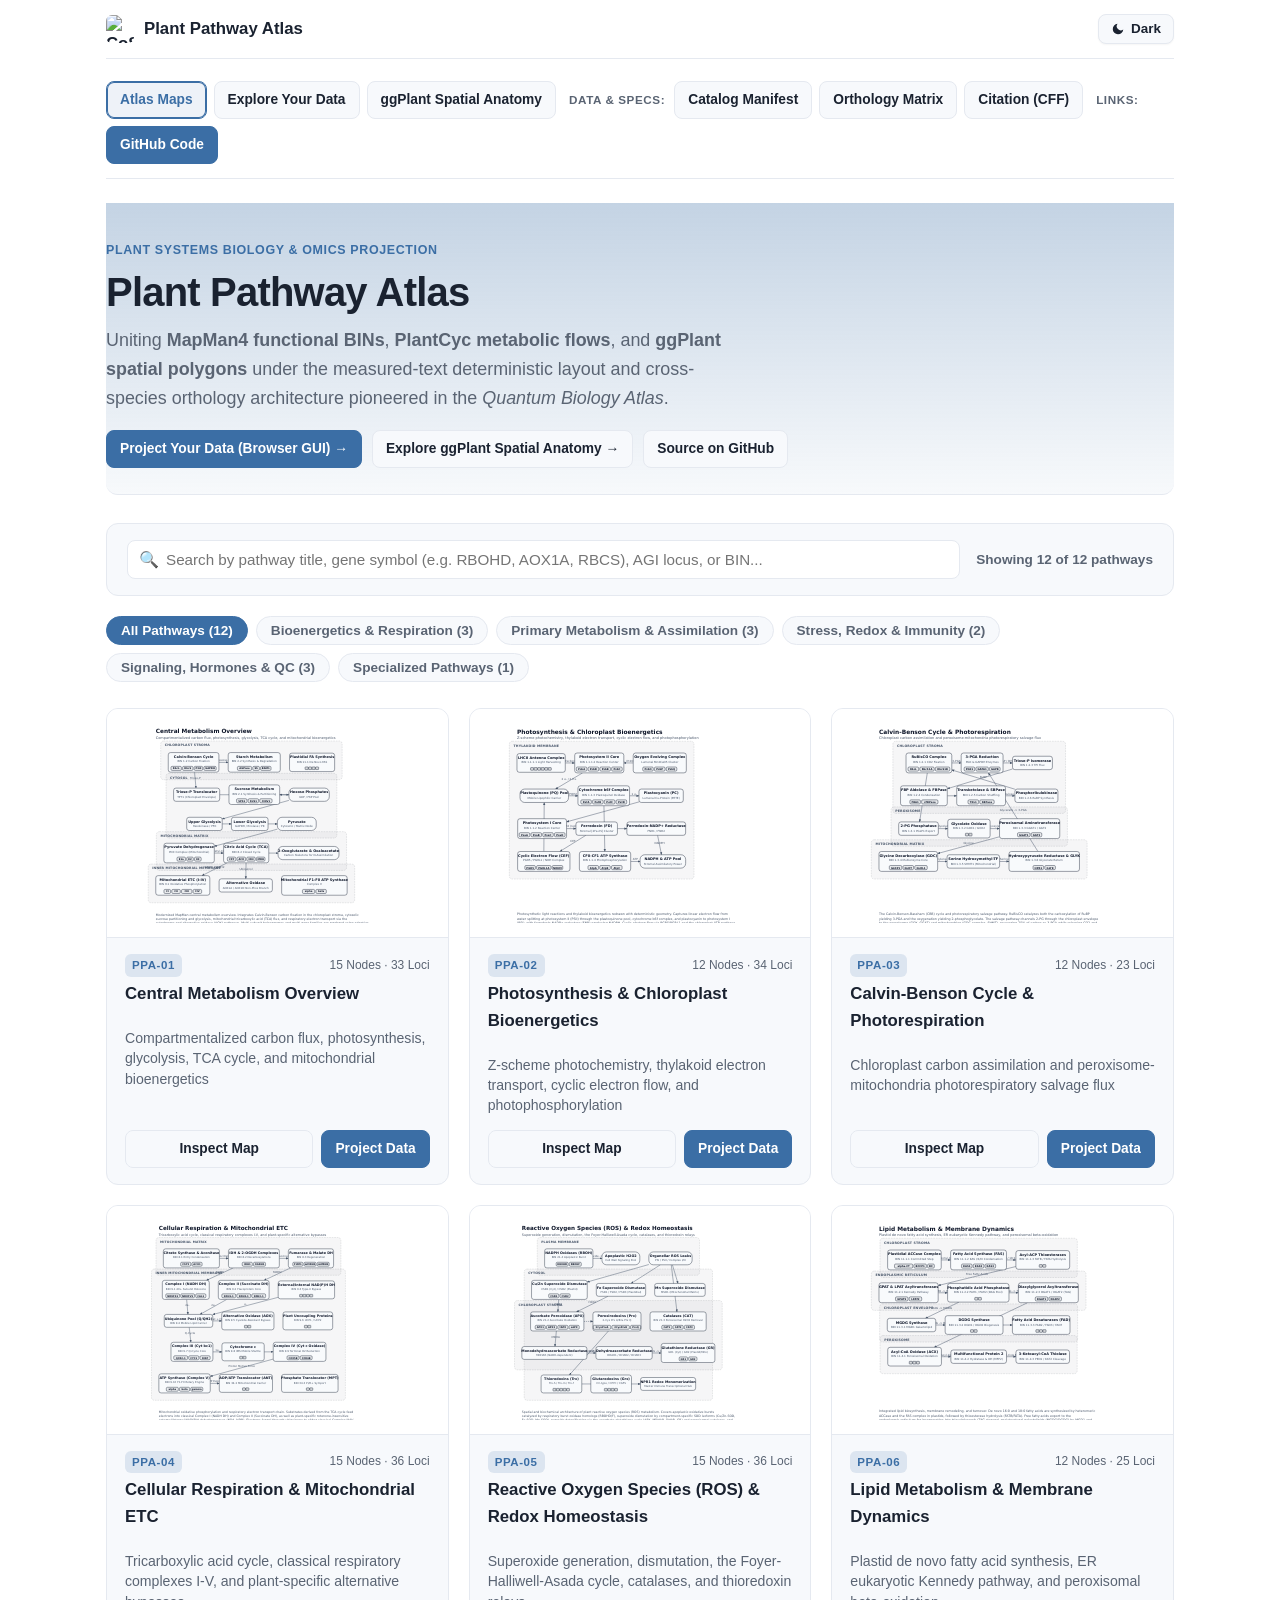
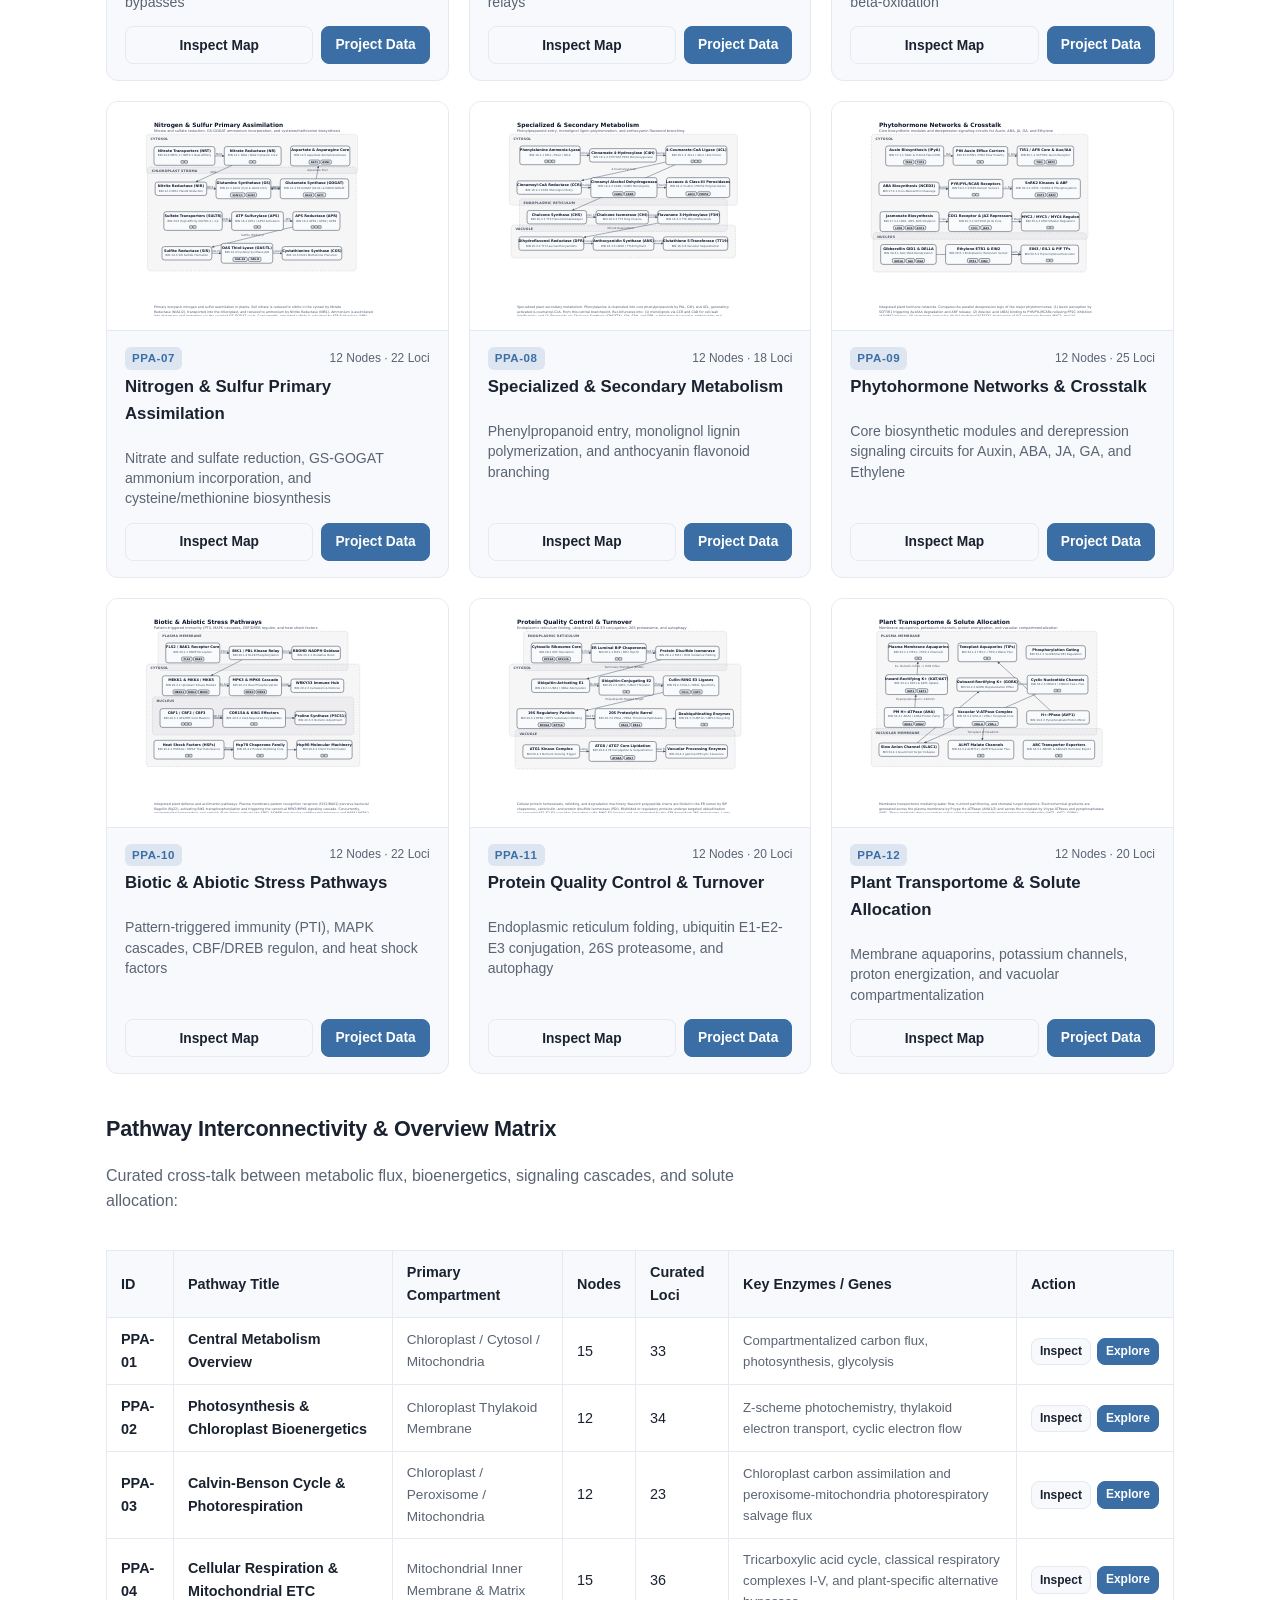
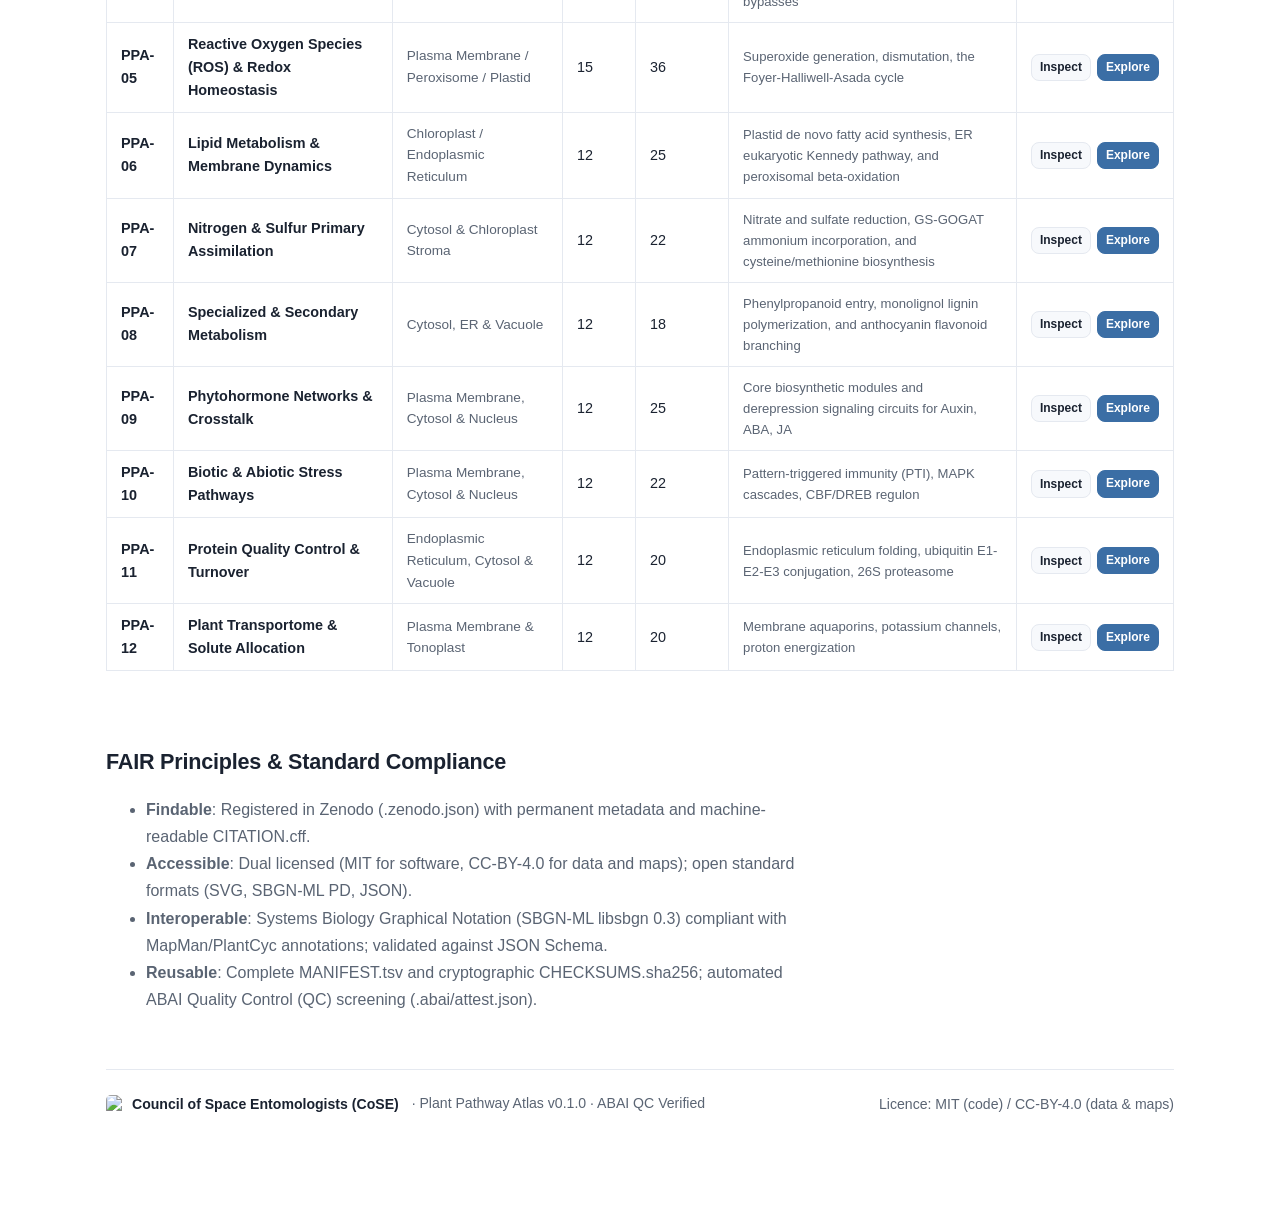
==== commit 26d889ae: "Scale Plant Pathway Atlas to full 12-pathway catalog, overhaul showcase UI, and expand ggPlant spati" ====
--- a/docs/index.html
+++ b/docs/index.html
@@ -16,10 +16,169 @@
 </script>
 <link rel="stylesheet" href="https://dr-richard-barker.github.io/Plant_response_to_radiation/cose/cose-map.css">
 <link rel="stylesheet" href="assets/ppa-core.css">
+<style>
+  .search-toolbar {
+    display: flex;
+    flex-wrap: wrap;
+    align-items: center;
+    justify-content: space-between;
+    gap: 16px;
+    background: var(--ppa-card);
+    border: 1px solid var(--ppa-rule);
+    border-radius: 12px;
+    padding: 16px 20px;
+    margin: 24px 0 20px;
+  }
+  .search-input-wrap {
+    flex: 1;
+    min-width: 280px;
+    position: relative;
+  }
+  .search-input-wrap input {
+    width: 100%;
+    padding: 10px 14px 10px 38px;
+    border-radius: 8px;
+    border: 1px solid var(--ppa-rule);
+    background: var(--ppa-bg);
+    color: var(--ppa-ink);
+    font-size: 0.95rem;
+    font-weight: 500;
+  }
+  .search-icon {
+    position: absolute;
+    left: 12px;
+    top: 50%;
+    transform: translateY(-50%);
+    color: var(--ppa-soft);
+    pointer-events: none;
+  }
+  .filter-pills {
+    display: flex;
+    flex-wrap: wrap;
+    gap: 8px;
+    margin-bottom: 24px;
+  }
+  .filter-pill {
+    background: var(--ppa-card);
+    color: var(--ppa-soft);
+    border: 1px solid var(--ppa-rule);
+    padding: 6px 14px;
+    border-radius: 20px;
+    font-size: 0.85rem;
+    font-weight: 600;
+    cursor: pointer;
+    transition: all 0.15s ease;
+  }
+  .filter-pill:hover {
+    color: var(--ppa-ink);
+    border-color: var(--ppa-accent);
+  }
+  .filter-pill.active {
+    background: var(--ppa-accent);
+    color: #ffffff;
+    border-color: var(--ppa-accent);
+  }
+  .counter-badge {
+    font-size: 0.85rem;
+    color: var(--ppa-soft);
+    font-weight: 600;
+  }
+
+  /* Modal Dialog */
+  .modal-backdrop {
+    position: fixed;
+    inset: 0;
+    background: rgba(15, 20, 27, 0.7);
+    backdrop-filter: blur(4px);
+    z-index: 999;
+    display: flex;
+    align-items: center;
+    justify-content: center;
+    opacity: 0;
+    pointer-events: none;
+    transition: opacity 0.2s ease;
+    padding: 20px;
+  }
+  .modal-backdrop.open {
+    opacity: 1;
+    pointer-events: auto;
+  }
+  .modal-card {
+    background: var(--ppa-bg);
+    border: 1px solid var(--ppa-rule);
+    border-radius: 16px;
+    max-width: 960px;
+    width: 100%;
+    max-height: 90vh;
+    overflow-y: auto;
+    box-shadow: 0 24px 48px rgba(0,0,0,0.35);
+    padding: 28px;
+    display: flex;
+    flex-direction: column;
+    gap: 20px;
+  }
+  .modal-header {
+    display: flex;
+    align-items: flex-start;
+    justify-content: space-between;
+    gap: 16px;
+    border-bottom: 1px solid var(--ppa-rule);
+    padding-bottom: 16px;
+  }
+  .modal-close-btn {
+    background: var(--ppa-card);
+    border: 1px solid var(--ppa-rule);
+    border-radius: 8px;
+    padding: 6px 12px;
+    cursor: pointer;
+    font-size: 1.1rem;
+    color: var(--ppa-ink);
+  }
+  .modal-svg-wrap {
+    background: var(--ppa-card);
+    border: 1px solid var(--ppa-rule);
+    border-radius: 12px;
+    padding: 16px;
+    display: flex;
+    justify-content: center;
+    align-items: center;
+    min-height: 380px;
+  }
+  .modal-svg-wrap svg {
+    max-width: 100%;
+    height: auto;
+    max-height: 480px;
+  }
+  .download-hub {
+    display: flex;
+    flex-wrap: wrap;
+    gap: 10px;
+  }
+
+  /* Matrix table */
+  .matrix-table {
+    width: 100%;
+    border-collapse: collapse;
+    margin: 20px 0 36px;
+    font-size: 0.9rem;
+  }
+  .matrix-table th, .matrix-table td {
+    border: 1px solid var(--ppa-rule);
+    padding: 10px 14px;
+    text-align: left;
+  }
+  .matrix-table th {
+    background: var(--ppa-card);
+    font-weight: 700;
+  }
+  .matrix-table tr:hover {
+    background: var(--ppa-card);
+  }
+</style>
 </head>
 <body data-site-id="plant-pathway-atlas">
 <div class="wrap">
-  <!-- CoSE Topbar: Brand + Theme Toggle (NO side navigation rail) -->
+  <!-- CoSE Topbar: Brand + Theme Toggle (Strictly NO side navigation rail) -->
   <div class="cose-topbar">
     <a href="index.html" class="cose-brand">
       <img src="https://dr-richard-barker.github.io/Plant_response_to_radiation/cose/cose-logo.png" alt="CoSE logo" width="28" height="28">
@@ -37,9 +196,9 @@
     <a href="explore.html" class="btn">Explore Your Data</a>
     <a href="spatial.html" class="btn">ggPlant Spatial Anatomy</a>
     <span class="tab-label">Data & Specs:</span>
-    <a href="../catalog/manifest.json" class="btn">Catalog Manifest</a>
-    <a href="../catalog/orthologs.json" class="btn">Orthology Matrix</a>
-    <a href="../CITATION.cff" class="btn">Citation (CFF)</a>
+    <a href="catalog/manifest.json" class="btn">Catalog Manifest</a>
+    <a href="catalog/orthologs.json" class="btn">Orthology Matrix</a>
+    <a href="CITATION.cff" class="btn">Citation (CFF)</a>
     <span class="tab-label">Links:</span>
     <a href="https://github.com/dr-richard-barker/plant-pathway-atlas" class="btn primary">GitHub Code</a>
   </nav>
@@ -59,78 +218,53 @@
     </div>
   </header>
 
-  <h2>Flagship Modernized Pathway Maps</h2>
-  <p style="color:var(--ppa-soft); max-width:72ch;">
-    Every map is authored declaratively in YAML without hardcoded coordinates. Geometry is calculated
-    from real font glyph extents, guaranteeing that labels cannot overflow boxes by construction.
+  <!-- Live Multi-Index Search & Category Filter -->
+  <div class="search-toolbar">
+    <div class="search-input-wrap">
+      <span class="search-icon">🔍</span>
+      <input type="text" id="map-search" placeholder="Search by pathway title, gene symbol (e.g. RBOHD, AOX1A, RBCS), AGI locus, or BIN..." autocomplete="off">
+    </div>
+    <div class="counter-badge" id="results-count">Showing 12 of 12 pathways</div>
+  </div>
+
+  <!-- Biological Category Filters -->
+  <div class="filter-pills" id="category-pills">
+    <button class="filter-pill active" data-cat="all">All Pathways (12)</button>
+    <button class="filter-pill" data-cat="bioenergetics">Bioenergetics & Respiration (3)</button>
+    <button class="filter-pill" data-cat="primary">Primary Metabolism & Assimilation (3)</button>
+    <button class="filter-pill" data-cat="stress">Stress, Redox & Immunity (2)</button>
+    <button class="filter-pill" data-cat="signaling">Signaling, Hormones & QC (3)</button>
+    <button class="filter-pill" data-cat="specialized">Specialized Pathways (1)</button>
+  </div>
+
+  <!-- Showcase Cards Grid -->
+  <div class="map-grid" id="map-grid">
+    <!-- Populated dynamically from catalog/manifest.json -->
+    <div style="color:var(--ppa-soft); padding:32px;">Loading pathway catalog...</div>
+  </div>
+
+  <!-- Pathway Cross-Talk Matrix -->
+  <h2>Pathway Interconnectivity & Overview Matrix</h2>
+  <p style="color:var(--ppa-soft); max-width:75ch;">
+    Curated cross-talk between metabolic flux, bioenergetics, signaling cascades, and solute allocation:
   </p>
-
-  <div class="map-grid">
-    <!-- PPA-01 -->
-    <div class="map-card">
-      <div class="map-card-preview">
-        <object data="../maps/svg/PPA-01.svg" type="image/svg+xml" style="width:100%; pointer-events:none;"></object>
-      </div>
-      <div class="map-card-body">
-        <div style="display:flex; justify-content:space-between; align-items:center; margin-bottom:4px;">
-          <span class="ppa-badge">PPA-01</span>
-          <span style="font-size:0.75rem; color:var(--ppa-soft);">15 Nodes · 33 Loci</span>
-        </div>
-        <h3 class="map-card-title">Central Metabolism Overview</h3>
-        <p class="map-card-desc">
-          Modernized MapMan flagship diagram: Calvin-Benson carbon fixation, cytosolic sucrose and glycolysis,
-          mitochondrial TCA cycle, and oxidative phosphorylation.
-        </p>
-        <div style="display:flex; gap:8px;">
-          <a href="../maps/svg/PPA-01.svg" target="_blank" class="btn" style="flex:1; justify-content:center;">View Vector SVG</a>
-          <a href="explore.html?map=PPA-01" class="btn primary">Project Data</a>
-        </div>
-      </div>
-    </div>
-
-    <!-- PPA-02 -->
-    <div class="map-card">
-      <div class="map-card-preview">
-        <object data="../maps/svg/PPA-02.svg" type="image/svg+xml" style="width:100%; pointer-events:none;"></object>
-      </div>
-      <div class="map-card-body">
-        <div style="display:flex; justify-content:space-between; align-items:center; margin-bottom:4px;">
-          <span class="ppa-badge">PPA-02</span>
-          <span style="font-size:0.75rem; color:var(--ppa-soft);">12 Nodes · 34 Loci</span>
-        </div>
-        <h3 class="map-card-title">Photosynthesis & Bioenergetics</h3>
-        <p class="map-card-desc">
-          Thylakoid Z-scheme: PSII core with water-splitting OEC, plastoquinone pool, cytochrome b6f complex,
-          PSI, ferredoxin-NADP+ reductase (FNR), and CF0-CF1 ATP synthase.
-        </p>
-        <div style="display:flex; gap:8px;">
-          <a href="../maps/svg/PPA-02.svg" target="_blank" class="btn" style="flex:1; justify-content:center;">View Vector SVG</a>
-          <a href="explore.html?map=PPA-02" class="btn primary">Project Data</a>
-        </div>
-      </div>
-    </div>
-
-    <!-- PPA-05 -->
-    <div class="map-card">
-      <div class="map-card-preview">
-        <object data="../maps/svg/PPA-05.svg" type="image/svg+xml" style="width:100%; pointer-events:none;"></object>
-      </div>
-      <div class="map-card-body">
-        <div style="display:flex; justify-content:space-between; align-items:center; margin-bottom:4px;">
-          <span class="ppa-badge">PPA-05</span>
-          <span style="font-size:0.75rem; color:var(--ppa-soft);">15 Nodes · 36 Loci</span>
-        </div>
-        <h3 class="map-card-title">ROS & Redox Homeostasis</h3>
-        <p class="map-card-desc">
-          Plasma membrane RBOH NADPH oxidases, superoxide dismutases (CSD, FSD, MSD), the Foyer-Halliwell-Asada
-          cycle (APX, MDHAR, DHAR, GR), peroxisomal catalases, and thioredoxins.
-        </p>
-        <div style="display:flex; gap:8px;">
-          <a href="../maps/svg/PPA-05.svg" target="_blank" class="btn" style="flex:1; justify-content:center;">View Vector SVG</a>
-          <a href="explore.html?map=PPA-05" class="btn primary">Project Data</a>
-        </div>
-      </div>
-    </div>
+  <div style="overflow-x:auto;">
+    <table class="matrix-table" id="matrix-table">
+      <thead>
+        <tr>
+          <th>ID</th>
+          <th>Pathway Title</th>
+          <th>Primary Compartment</th>
+          <th>Nodes</th>
+          <th>Curated Loci</th>
+          <th>Key Enzymes / Genes</th>
+          <th>Action</th>
+        </tr>
+      </thead>
+      <tbody id="matrix-tbody">
+        <!-- Injected dynamically -->
+      </tbody>
+    </table>
   </div>
 
   <h2>FAIR Principles & Standard Compliance</h2>
@@ -158,40 +292,269 @@
   </footer>
 </div>
 
+<!-- Modal Dialog / Map Inspector -->
+<div class="modal-backdrop" id="modal-backdrop" role="dialog" aria-modal="true" aria-hidden="true">
+  <div class="modal-card">
+    <div class="modal-header">
+      <div>
+        <div style="display:flex; align-items:center; gap:10px; margin-bottom:4px;">
+          <span class="ppa-badge" id="modal-id">PPA-01</span>
+          <span style="font-size:0.85rem; color:var(--ppa-soft);" id="modal-stats"></span>
+        </div>
+        <h2 style="margin:0 0 6px;" id="modal-title">Pathway Title</h2>
+        <div style="color:var(--ppa-soft); font-size:0.92rem;" id="modal-subtitle"></div>
+      </div>
+      <button class="modal-close-btn" id="modal-close-btn" aria-label="Close modal">✕</button>
+    </div>
+
+    <!-- Interactive SVG Container -->
+    <div class="modal-svg-wrap" id="modal-svg-wrap">
+      <div style="color:var(--ppa-soft);">Loading vector diagram...</div>
+    </div>
+
+    <!-- Download Hub -->
+    <div>
+      <h4 style="margin:0 0 10px;">Export & Download Standards:</h4>
+      <div class="download-hub">
+        <a id="btn-dl-svg-light" target="_blank" class="btn" download>Vector SVG (Light)</a>
+        <a id="btn-dl-svg-dark" target="_blank" class="btn" download>Vector SVG (Dark)</a>
+        <a id="btn-dl-sbgn" target="_blank" class="btn" download>SBGN-ML (Process Description)</a>
+        <a id="btn-dl-sidecar" target="_blank" class="btn" download>Locus Sidecar (JSON)</a>
+        <a id="btn-project-cta" class="btn primary">Launch in Omics Explorer →</a>
+      </div>
+    </div>
+
+    <!-- Curated Loci Section -->
+    <div>
+      <h4 style="margin:0 0 10px;">Curated Arabidopsis Loci in This Pathway:</h4>
+      <div id="modal-loci-tags" style="display:flex; flex-wrap:wrap; gap:6px;"></div>
+    </div>
+  </div>
+</div>
+
 <script>
-(function() {
-  var path = (window.location.pathname.split('/').pop() || 'index.html');
-  var links = document.querySelectorAll('.cose-tab-bar a.btn');
-  for (var i = 0; i < links.length; i++) {
-    var href = links[i].getAttribute('href');
-    if (href === path) {
-      links[i].classList.add('active');
-      links[i].setAttribute('aria-current', 'page');
+  // Biological Category Mappings
+  const CATEGORY_MAP = {
+    'PPA-01': 'primary',
+    'PPA-02': 'bioenergetics',
+    'PPA-03': 'bioenergetics',
+    'PPA-04': 'bioenergetics',
+    'PPA-05': 'stress',
+    'PPA-06': 'primary',
+    'PPA-07': 'primary',
+    'PPA-08': 'specialized',
+    'PPA-09': 'signaling',
+    'PPA-10': 'stress',
+    'PPA-11': 'signaling',
+    'PPA-12': 'signaling',
+  };
+
+  const COMPARTMENT_MAP = {
+    'PPA-01': 'Chloroplast / Cytosol / Mitochondria',
+    'PPA-02': 'Chloroplast Thylakoid Membrane',
+    'PPA-03': 'Chloroplast / Peroxisome / Mitochondria',
+    'PPA-04': 'Mitochondrial Inner Membrane & Matrix',
+    'PPA-05': 'Plasma Membrane / Peroxisome / Plastid',
+    'PPA-06': 'Chloroplast / Endoplasmic Reticulum',
+    'PPA-07': 'Cytosol & Chloroplast Stroma',
+    'PPA-08': 'Cytosol, ER & Vacuole',
+    'PPA-09': 'Plasma Membrane, Cytosol & Nucleus',
+    'PPA-10': 'Plasma Membrane, Cytosol & Nucleus',
+    'PPA-11': 'Endoplasmic Reticulum, Cytosol & Vacuole',
+    'PPA-12': 'Plasma Membrane & Tonoplast',
+  };
+
+  let manifestMaps = [];
+  const sidecarCache = new Map();
+  let currentFilter = 'all';
+
+  const mapGrid = document.getElementById('map-grid');
+  const searchInput = document.getElementById('map-search');
+  const resultsCount = document.getElementById('results-count');
+  const categoryPills = document.getElementById('category-pills');
+  const matrixTbody = document.getElementById('matrix-tbody');
+
+  // Modal elements
+  const modal = document.getElementById('modal-backdrop');
+  const modalClose = document.getElementById('modal-close-btn');
+  const modalId = document.getElementById('modal-id');
+  const modalTitle = document.getElementById('modal-title');
+  const modalSubtitle = document.getElementById('modal-subtitle');
+  const modalStats = document.getElementById('modal-stats');
+  const modalSvgWrap = document.getElementById('modal-svg-wrap');
+  const modalLociTags = document.getElementById('modal-loci-tags');
+  const btnDlLight = document.getElementById('btn-dl-svg-light');
+  const btnDlDark = document.getElementById('btn-dl-svg-dark');
+  const btnDlSbgn = document.getElementById('btn-dl-sbgn');
+  const btnDlSidecar = document.getElementById('btn-dl-sidecar');
+  const btnProjectCta = document.getElementById('btn-project-cta');
+
+  async function initCatalog() {
+    try {
+      const resp = await fetch('catalog/manifest.json');
+      const data = await resp.json();
+      manifestMaps = data.maps || [];
+      renderShowcase();
+      renderMatrix();
+    } catch (err) {
+      mapGrid.innerHTML = `<div style="color:var(--ppa-err);">Failed to load manifest: ${err}</div>`;
     }
   }
 
-  var btn = document.getElementById('cose-theme-toggle');
-  if (!btn) return;
-  function update(theme) {
-    document.documentElement.setAttribute('data-theme', theme);
-    localStorage.setItem('cose-theme', theme);
-    btn.setAttribute('aria-label', 'Switch to ' + (theme === 'dark' ? 'light' : 'dark') + ' mode');
-    var label = btn.querySelector('.theme-label');
-    if (label) label.textContent = theme === 'dark' ? 'Light' : 'Dark';
-    var icon = btn.querySelector('.theme-icon');
-    if (icon) {
-      icon.innerHTML = theme === 'dark'
-        ? '<svg viewBox="0 0 24 24" fill="none" stroke="currentColor" stroke-width="2" stroke-linecap="round" stroke-linejoin="round"><circle cx="12" cy="12" r="5"/><line x1="12" y1="1" x2="12" y2="3"/><line x1="12" y1="21" x2="12" y2="23"/><line x1="4.22" y1="4.22" x2="5.64" y2="5.64"/><line x1="18.36" y1="18.36" x2="19.78" y2="19.78"/><line x1="1" y1="12" x2="3" y2="12"/><line x1="21" y1="12" x2="23" y2="12"/><line x1="4.22" y1="19.78" x2="5.64" y2="18.36"/><line x1="18.36" y1="5.64" x2="19.78" y2="4.22"/></svg>'
-        : '<svg viewBox="0 0 24 24" fill="currentColor"><path d="M21 12.79A9 9 0 1 1 11.21 3 7 7 0 0 0 21 12.79z"/></svg>';
+  function renderShowcase() {
+    const query = searchInput.value.toLowerCase().trim();
+    const filtered = manifestMaps.filter(m => {
+      const matchesCat = currentFilter === 'all' || CATEGORY_MAP[m.id] === currentFilter;
+      if (!matchesCat) return false;
+      if (!query) return true;
+      const titleMatch = (m.title || '').toLowerCase().includes(query);
+      const subMatch = (m.subtitle || '').toLowerCase().includes(query);
+      const idMatch = (m.id || '').toLowerCase().includes(query);
+      return titleMatch || subMatch || idMatch;
+    });
+
+    resultsCount.textContent = `Showing ${filtered.length} of ${manifestMaps.length} pathways`;
+
+    if (filtered.length === 0) {
+      mapGrid.innerHTML = `<div style="color:var(--ppa-soft); grid-column:1/-1; padding:32px; text-align:center;">No pathways matching "${query}". Try searching for another term.</div>`;
+      return;
     }
-  }
-  var curr = document.documentElement.getAttribute('data-theme') || (window.matchMedia('(prefers-color-scheme: dark)').matches ? 'dark' : 'light');
-  update(curr);
-  btn.addEventListener('click', function() {
-    var now = document.documentElement.getAttribute('data-theme') === 'dark' ? 'light' : 'dark';
-    update(now);
+
+    mapGrid.innerHTML = filtered.map(m => `
+      <div class="map-card" data-id="${m.id}">
+        <div class="map-card-preview" style="cursor:pointer;" onclick="openInspector('${m.id}')">
+          <object data="${m.svg_light}" type="image/svg+xml" style="width:100%; pointer-events:none;"></object>
+        </div>
+        <div class="map-card-body">
+          <div style="display:flex; justify-content:space-between; align-items:center; margin-bottom:4px;">
+            <span class="ppa-badge">${m.id}</span>
+            <span style="font-size:0.75rem; color:var(--ppa-soft);">${m.total_nodes} Nodes · ${m.distinct_loci} Loci</span>
+          </div>
+          <h3 class="map-card-title">${m.title}</h3>
+          <p class="map-card-desc">${m.subtitle}</p>
+          <div style="display:flex; gap:8px;">
+            <button class="btn" style="flex:1; justify-content:center;" onclick="openInspector('${m.id}')">Inspect Map</button>
+            <a href="explore.html?map=${m.id}" class="btn primary">Project Data</a>
+          </div>
+        </div>
+      </div>
+    `).join('');
+  }
+
+  function renderMatrix() {
+    matrixTbody.innerHTML = manifestMaps.map(m => `
+      <tr>
+        <td><strong>${m.id}</strong></td>
+        <td><strong>${m.title}</strong></td>
+        <td style="color:var(--ppa-soft); font-size:0.85rem;">${COMPARTMENT_MAP[m.id] || 'Plastid / Cytosol'}</td>
+        <td>${m.total_nodes}</td>
+        <td>${m.distinct_loci}</td>
+        <td style="color:var(--ppa-soft); font-size:0.82rem;">${m.subtitle.split(',').slice(0, 3).join(',')}</td>
+        <td>
+          <div style="display:flex; gap:6px;">
+            <button class="btn" style="font-size:0.75rem; padding:3px 8px;" onclick="openInspector('${m.id}')">Inspect</button>
+            <a href="explore.html?map=${m.id}" class="btn primary" style="font-size:0.75rem; padding:3px 8px;">Explore</a>
+          </div>
+        </td>
+      </tr>
+    `).join('');
+  }
+
+  // Open Inspector Modal
+  window.openInspector = async function(mapId) {
+    const m = manifestMaps.find(item => item.id === mapId);
+    if (!m) return;
+
+    modalId.textContent = m.id;
+    modalTitle.textContent = m.title;
+    modalSubtitle.textContent = m.subtitle;
+    modalStats.textContent = `${m.total_nodes} Nodes · ${m.distinct_loci} Curated Arabidopsis Loci`;
+
+    btnDlLight.href = m.svg_light;
+    btnDlDark.href = m.svg_dark;
+    btnDlSbgn.href = m.sbgn;
+    btnDlSidecar.href = m.sidecar;
+    btnProjectCta.href = `explore.html?map=${m.id}`;
+
+    modalSvgWrap.innerHTML = `<object data="${m.svg_light}" type="image/svg+xml" style="width:100%; max-height:480px;"></object>`;
+
+    // Fetch sidecar for locus pills
+    try {
+      if (!sidecarCache.has(mapId)) {
+        const scResp = await fetch(m.sidecar);
+        sidecarCache.set(mapId, await scResp.json());
+      }
+      const sidecar = sidecarCache.get(mapId);
+      const loci = sidecar.loci_list || [];
+      modalLociTags.innerHTML = loci.map(locus => 
+        `<a href="https://www.arabidopsis.org/servlets/TairObject?type=locus&name=${locus}" target="_blank" rel="noopener" class="ppa-badge" style="text-decoration:none; cursor:pointer;" title="View on TAIR">${locus}</a>`
+      ).join('');
+    } catch (e) {
+      modalLociTags.innerHTML = `<span style="color:var(--ppa-soft);">Sidecar details unavailable.</span>`;
+    }
+
+    modal.classList.add('open');
+    modal.setAttribute('aria-hidden', 'false');
+  };
+
+  modalClose.addEventListener('click', () => {
+    modal.classList.remove('open');
+    modal.setAttribute('aria-hidden', 'true');
   });
-})();
+
+  modal.addEventListener('click', (e) => {
+    if (e.target === modal) {
+      modal.classList.remove('open');
+      modal.setAttribute('aria-hidden', 'true');
+    }
+  });
+
+  document.addEventListener('keydown', (e) => {
+    if (e.key === 'Escape' && modal.classList.contains('open')) {
+      modal.classList.remove('open');
+      modal.setAttribute('aria-hidden', 'true');
+    }
+  });
+
+  // Category Filtering
+  categoryPills.querySelectorAll('.filter-pill').forEach(btn => {
+    btn.addEventListener('click', () => {
+      categoryPills.querySelectorAll('.filter-pill').forEach(b => b.classList.remove('active'));
+      btn.classList.add('active');
+      currentFilter = btn.getAttribute('data-cat');
+      renderShowcase();
+    });
+  });
+
+  // Live search
+  searchInput.addEventListener('input', renderShowcase);
+
+  initCatalog();
+
+  // CoSE Theme toggle
+  (function() {
+    var btn = document.getElementById('cose-theme-toggle');
+    if (!btn) return;
+    function update(theme) {
+      document.documentElement.setAttribute('data-theme', theme);
+      localStorage.setItem('cose-theme', theme);
+      btn.setAttribute('aria-label', 'Switch to ' + (theme === 'dark' ? 'light' : 'dark') + ' mode');
+      var label = btn.querySelector('.theme-label');
+      if (label) label.textContent = theme === 'dark' ? 'Light' : 'Dark';
+      var icon = btn.querySelector('.theme-icon');
+      if (icon) {
+        icon.innerHTML = theme === 'dark'
+          ? '<svg viewBox="0 0 24 24" fill="none" stroke="currentColor" stroke-width="2" stroke-linecap="round" stroke-linejoin="round"><circle cx="12" cy="12" r="5"/><line x1="12" y1="1" x2="12" y2="3"/><line x1="12" y1="21" x2="12" y2="23"/><line x1="4.22" y1="4.22" x2="5.64" y2="5.64"/><line x1="18.36" y1="18.36" x2="19.78" y2="19.78"/><line x1="1" y1="12" x2="3" y2="12"/><line x1="21" y1="12" x2="23" y2="12"/><line x1="4.22" y1="19.78" x2="5.64" y2="18.36"/><line x1="18.36" y1="5.64" x2="19.78" y2="4.22"/></svg>'
+          : '<svg viewBox="0 0 24 24" fill="currentColor"><path d="M21 12.79A9 9 0 1 1 11.21 3 7 7 0 0 0 21 12.79z"/></svg>';
+      }
+    }
+    var curr = document.documentElement.getAttribute('data-theme') || (window.matchMedia('(prefers-color-scheme: dark)').matches ? 'dark' : 'light');
+    update(curr);
+    btn.addEventListener('click', function() {
+      var now = document.documentElement.getAttribute('data-theme') === 'dark' ? 'light' : 'dark';
+      update(now);
+    });
+  })();
 </script>
 </body>
 </html>
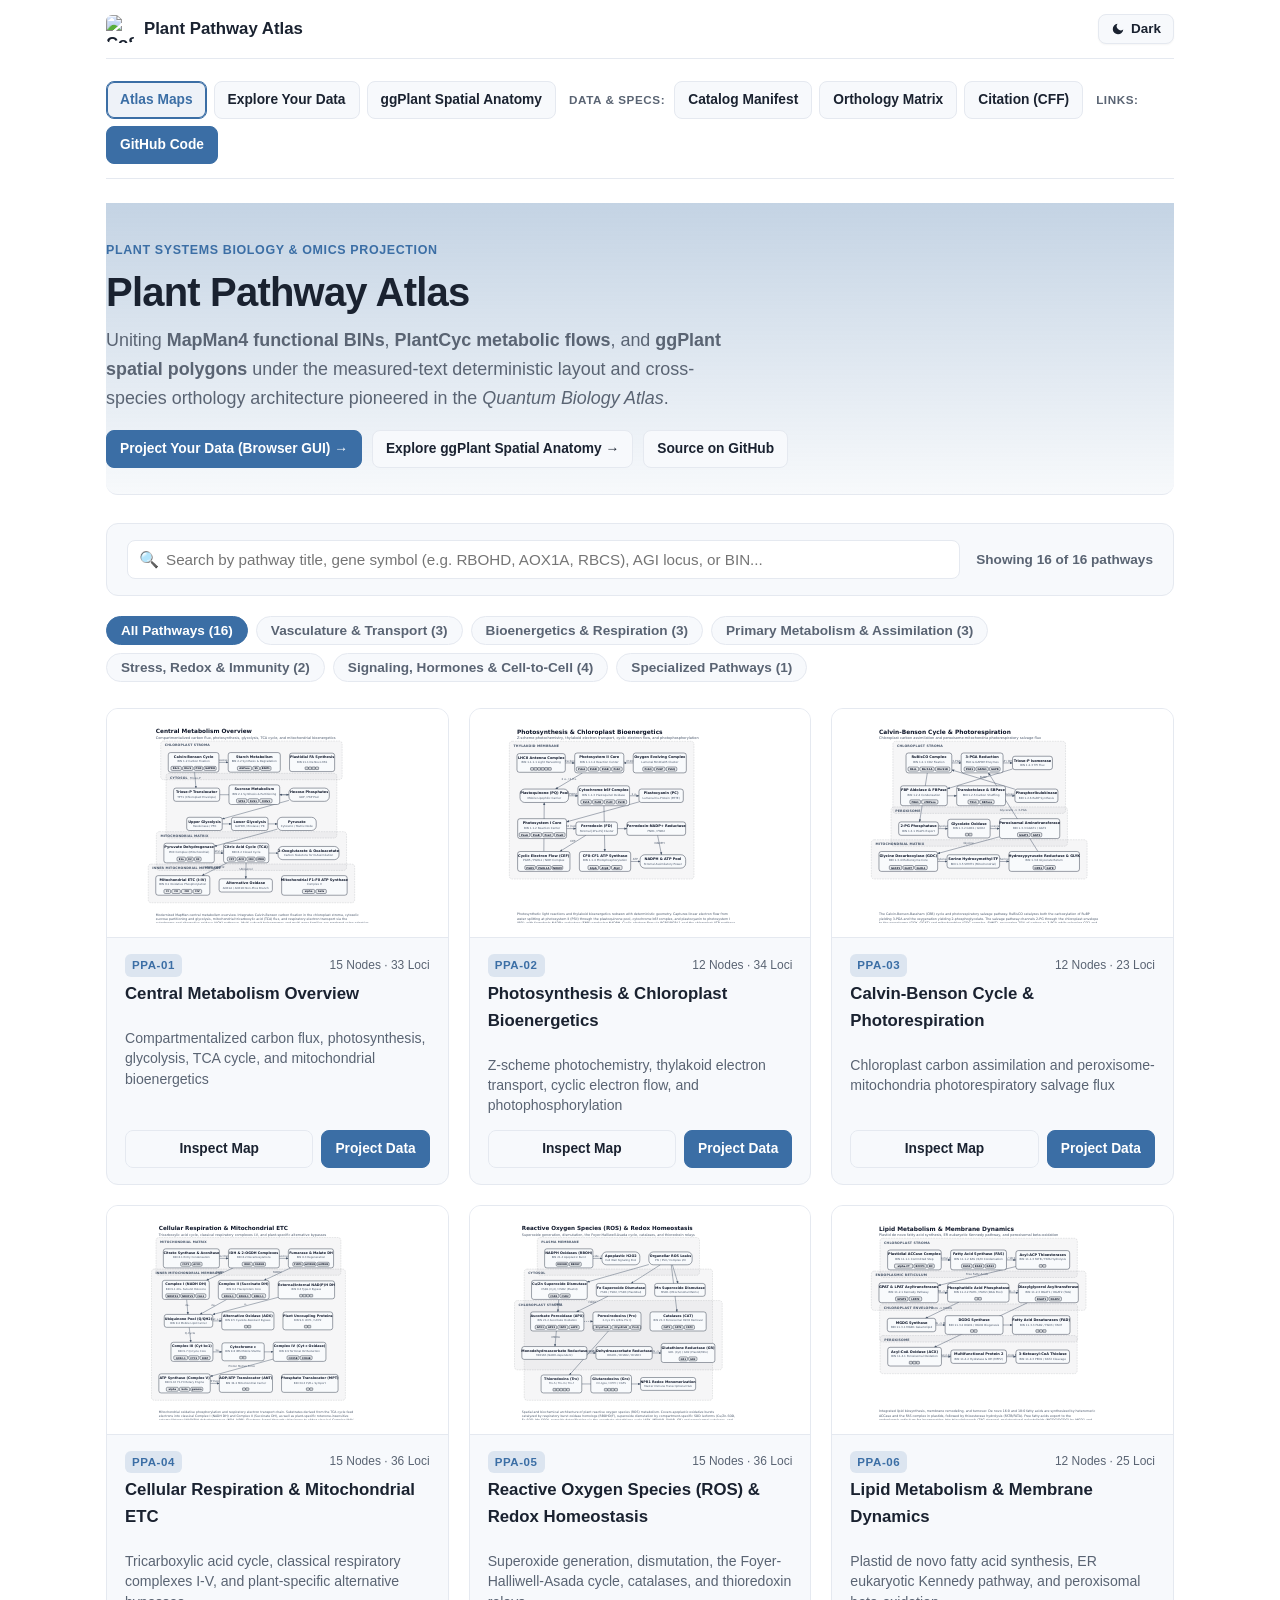
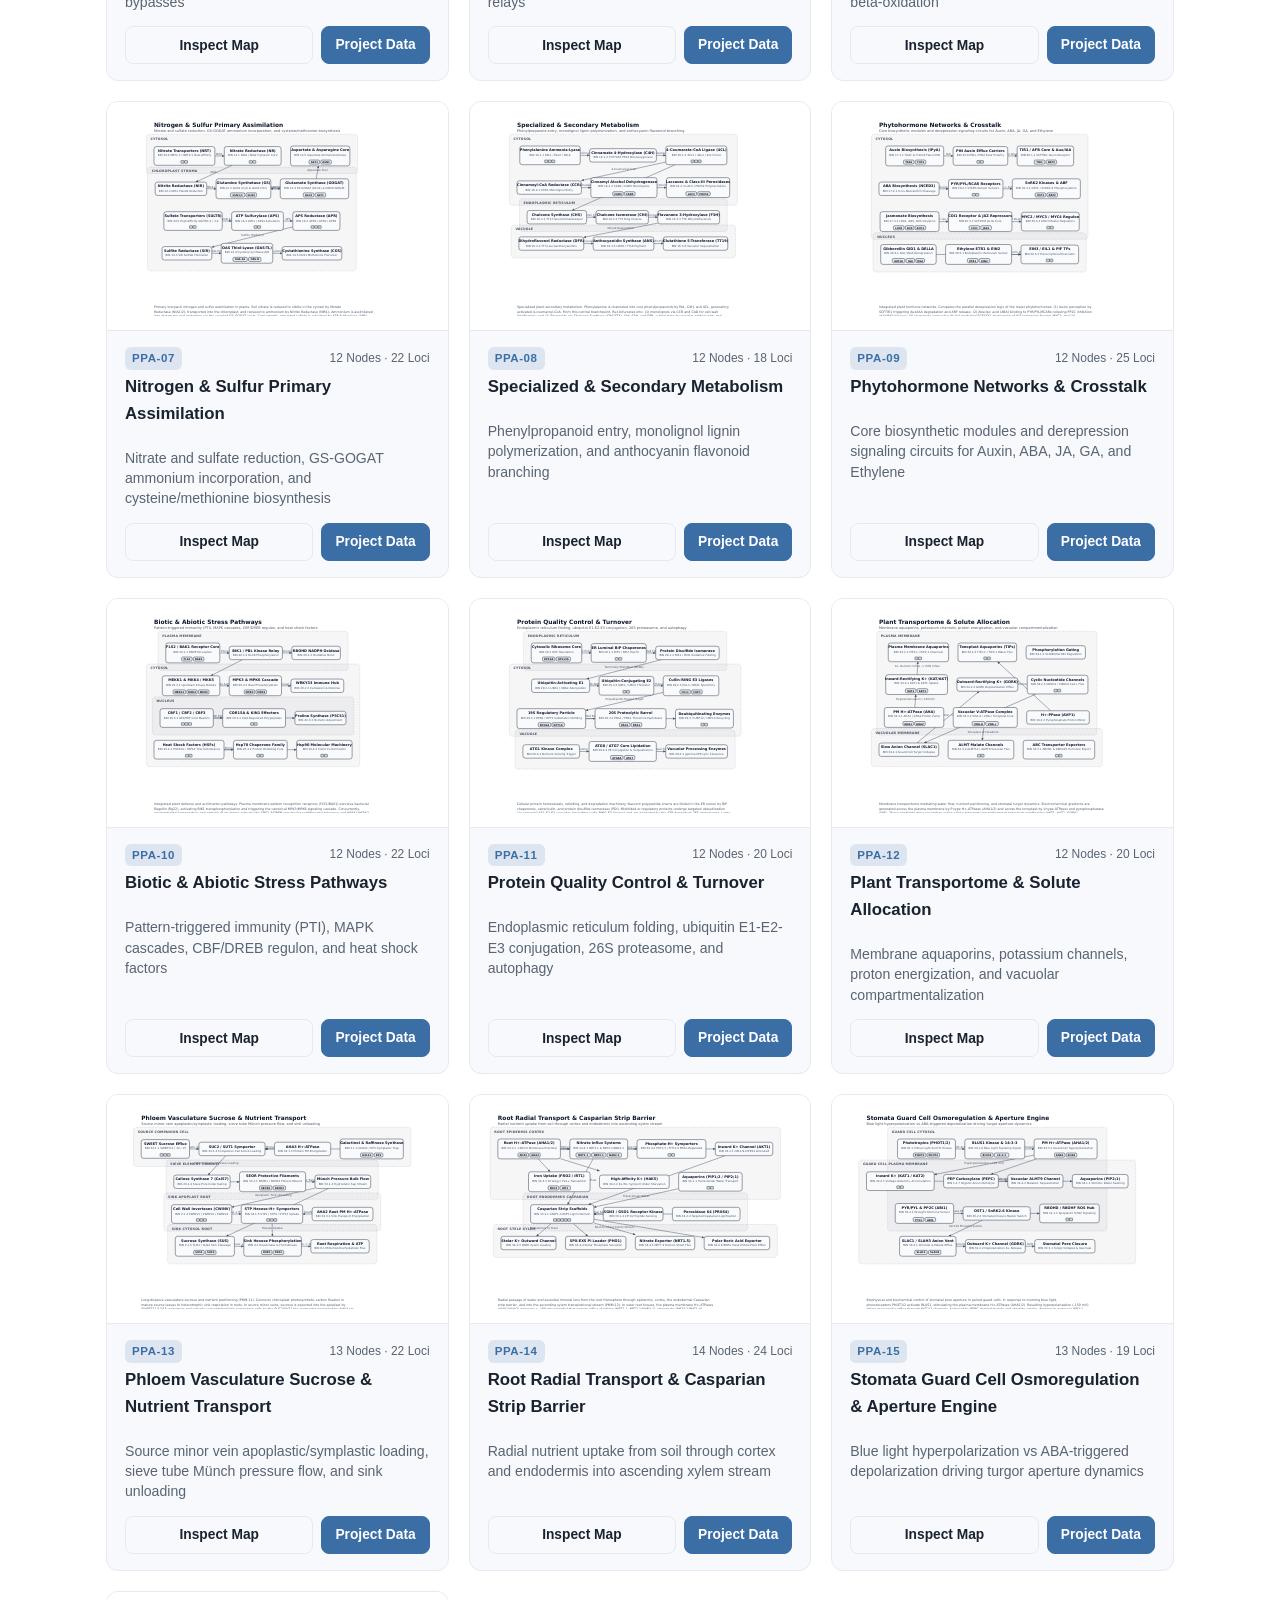
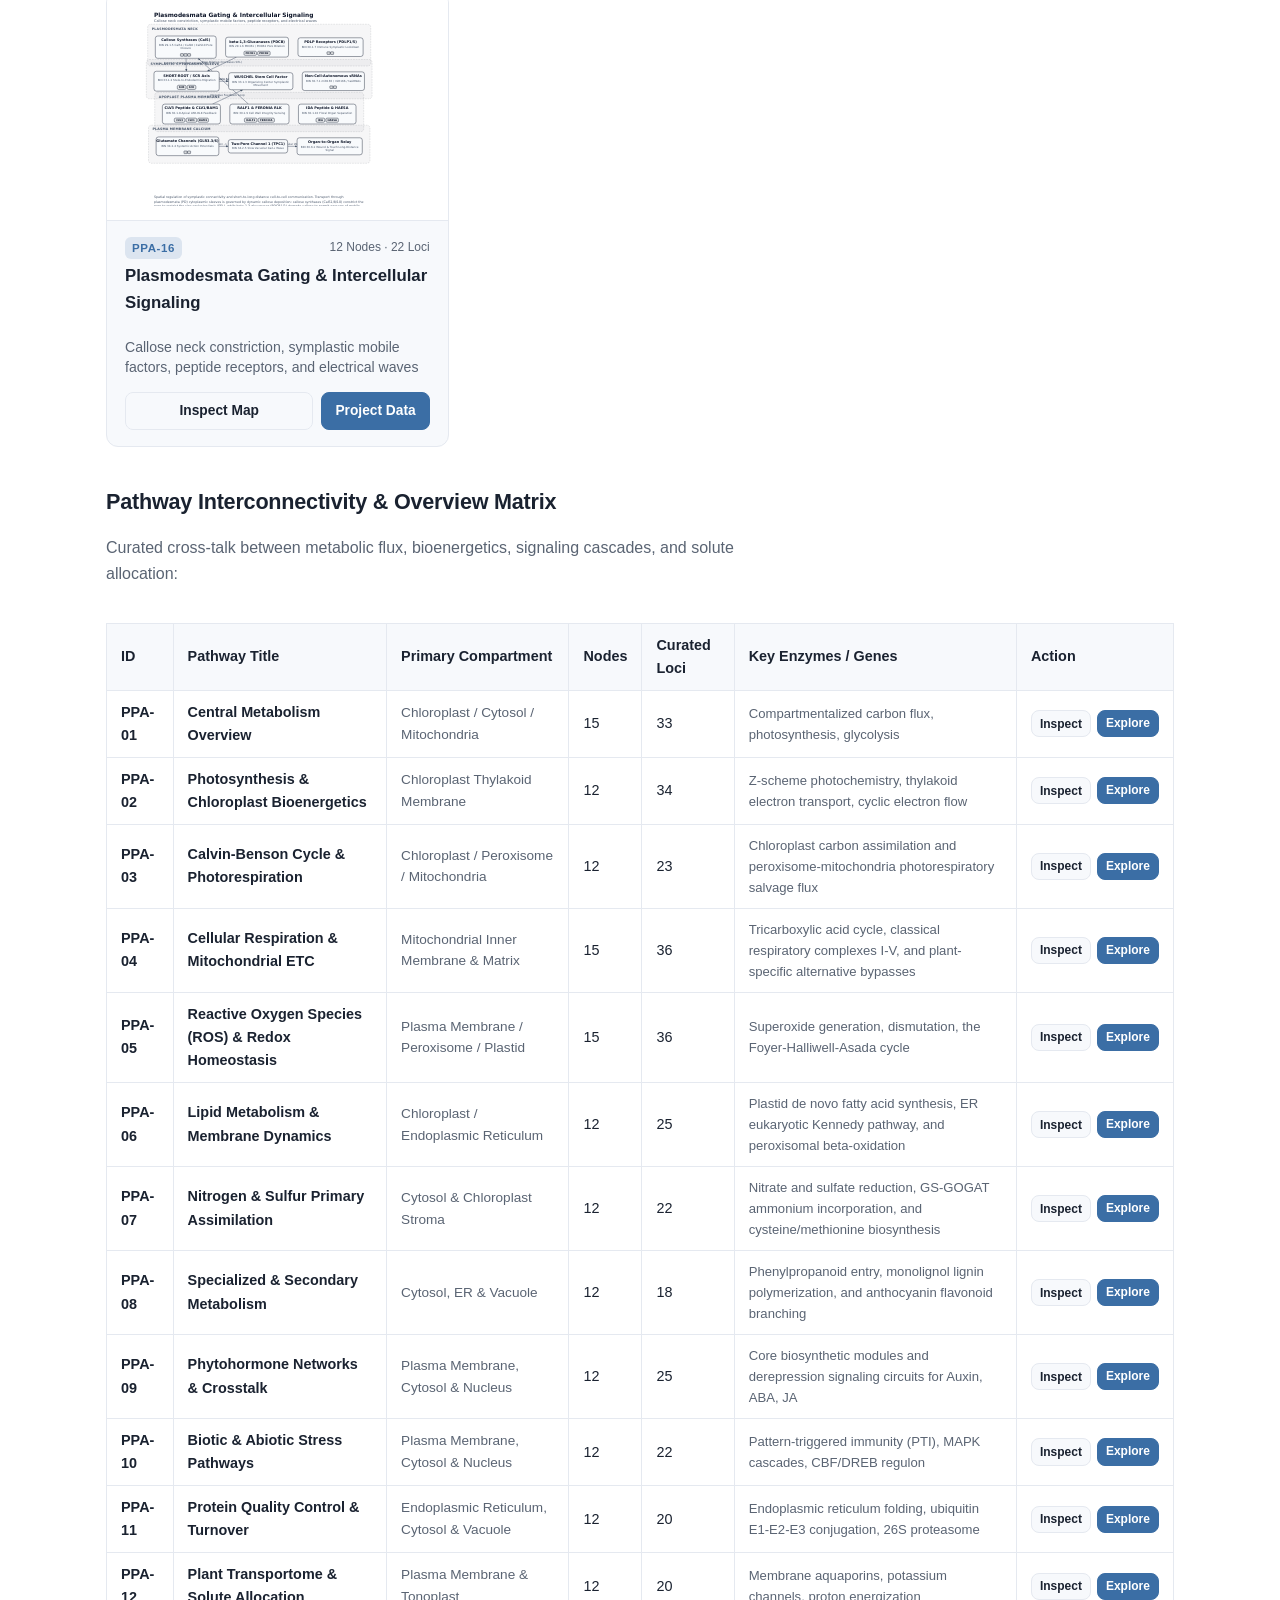
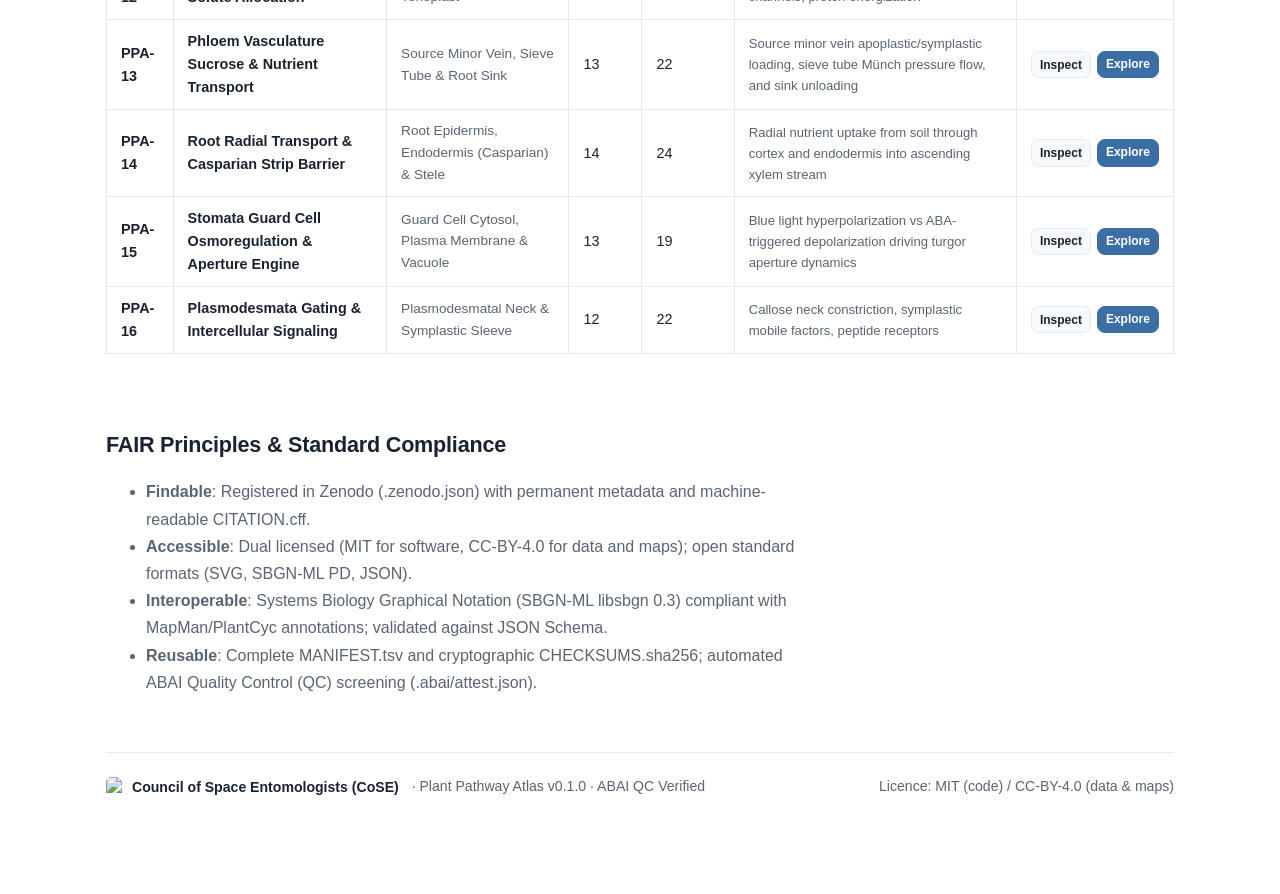
==== commit f76b6d89: "Incorporate PMM-11 phloem vasculature, PMM-12 root radial Casparian transport, stomata guard cell en" ====
--- a/docs/index.html
+++ b/docs/index.html
@@ -229,11 +229,12 @@
 
   <!-- Biological Category Filters -->
   <div class="filter-pills" id="category-pills">
-    <button class="filter-pill active" data-cat="all">All Pathways (12)</button>
+    <button class="filter-pill active" data-cat="all">All Pathways (16)</button>
+    <button class="filter-pill" data-cat="transport">Vasculature & Transport (3)</button>
     <button class="filter-pill" data-cat="bioenergetics">Bioenergetics & Respiration (3)</button>
     <button class="filter-pill" data-cat="primary">Primary Metabolism & Assimilation (3)</button>
     <button class="filter-pill" data-cat="stress">Stress, Redox & Immunity (2)</button>
-    <button class="filter-pill" data-cat="signaling">Signaling, Hormones & QC (3)</button>
+    <button class="filter-pill" data-cat="signaling">Signaling, Hormones & Cell-to-Cell (4)</button>
     <button class="filter-pill" data-cat="specialized">Specialized Pathways (1)</button>
   </div>
 
@@ -346,7 +347,11 @@
     'PPA-09': 'signaling',
     'PPA-10': 'stress',
     'PPA-11': 'signaling',
-    'PPA-12': 'signaling',
+    'PPA-12': 'transport',
+    'PPA-13': 'transport',
+    'PPA-14': 'transport',
+    'PPA-15': 'signaling',
+    'PPA-16': 'signaling',
   };
 
   const COMPARTMENT_MAP = {
@@ -362,6 +367,10 @@
     'PPA-10': 'Plasma Membrane, Cytosol & Nucleus',
     'PPA-11': 'Endoplasmic Reticulum, Cytosol & Vacuole',
     'PPA-12': 'Plasma Membrane & Tonoplast',
+    'PPA-13': 'Source Minor Vein, Sieve Tube & Root Sink',
+    'PPA-14': 'Root Epidermis, Endodermis (Casparian) & Stele',
+    'PPA-15': 'Guard Cell Cytosol, Plasma Membrane & Vacuole',
+    'PPA-16': 'Plasmodesmatal Neck & Symplastic Sleeve',
   };
 
   let manifestMaps = [];
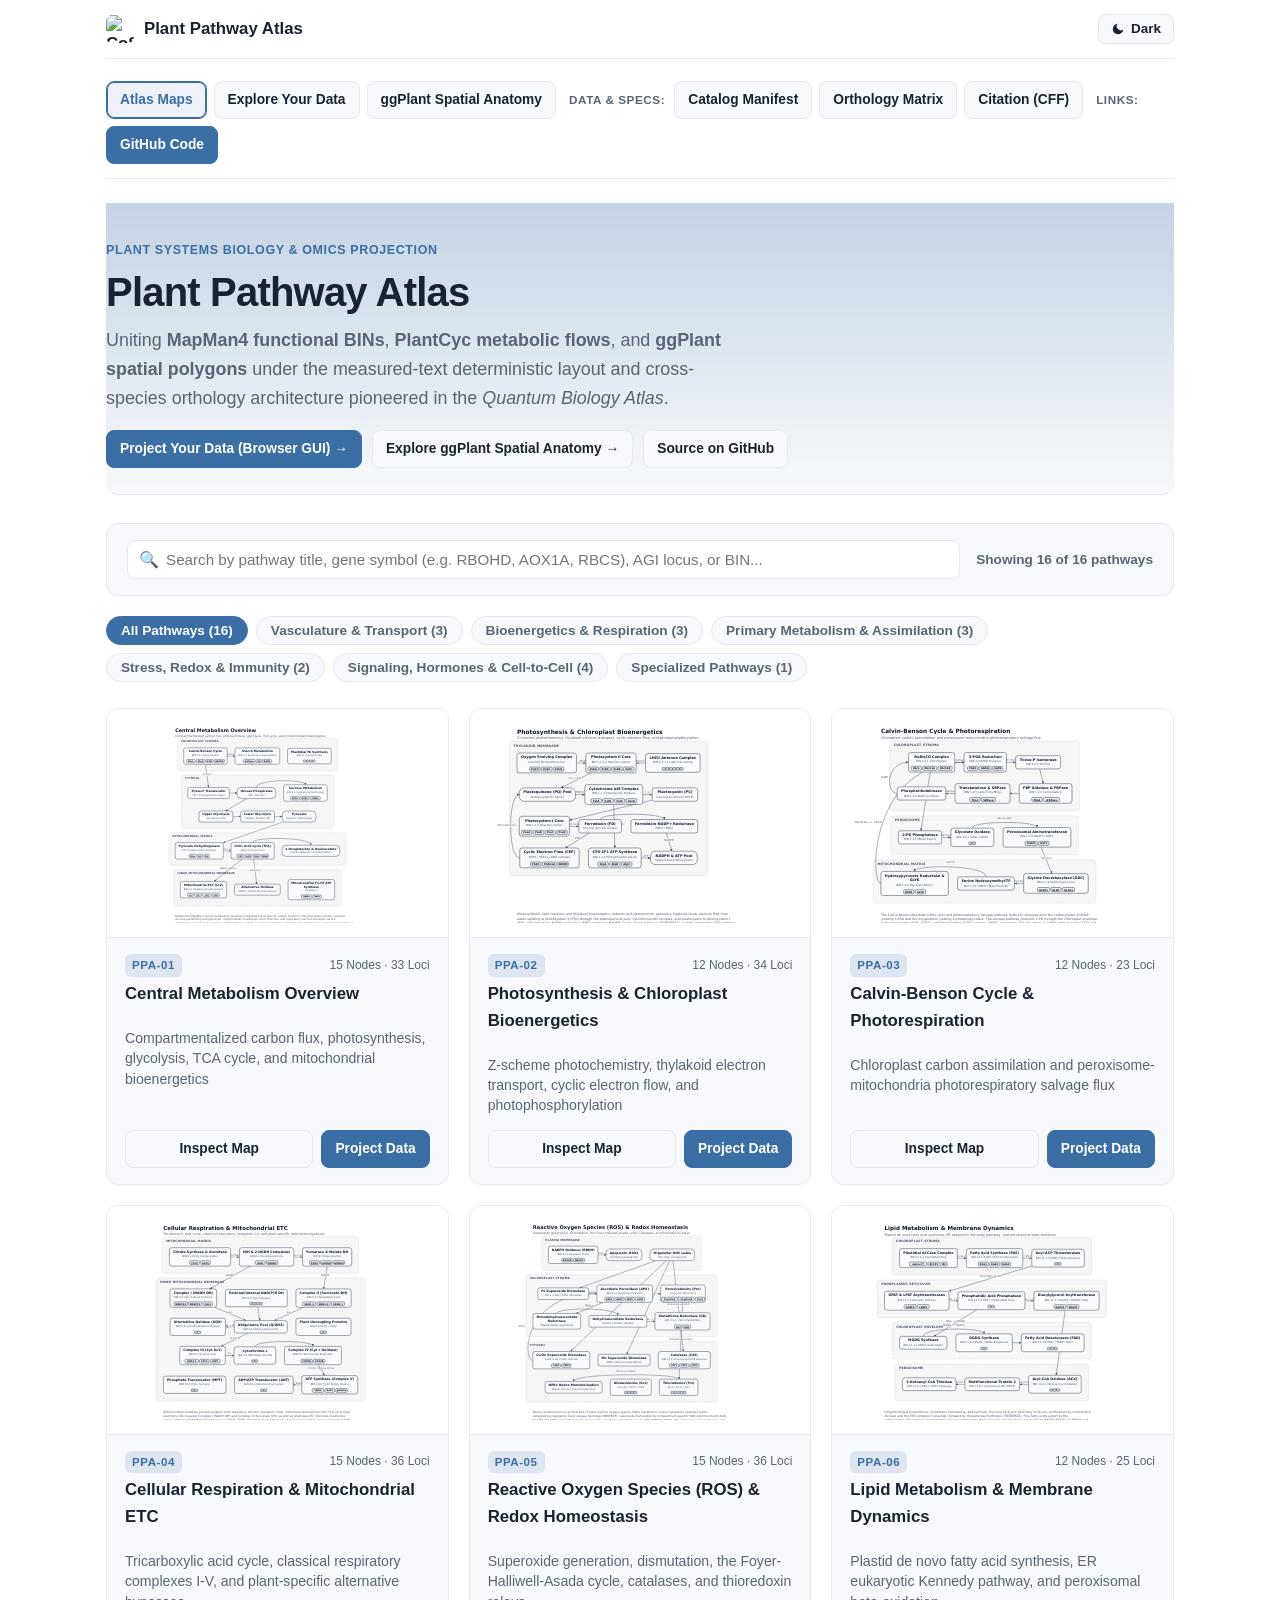
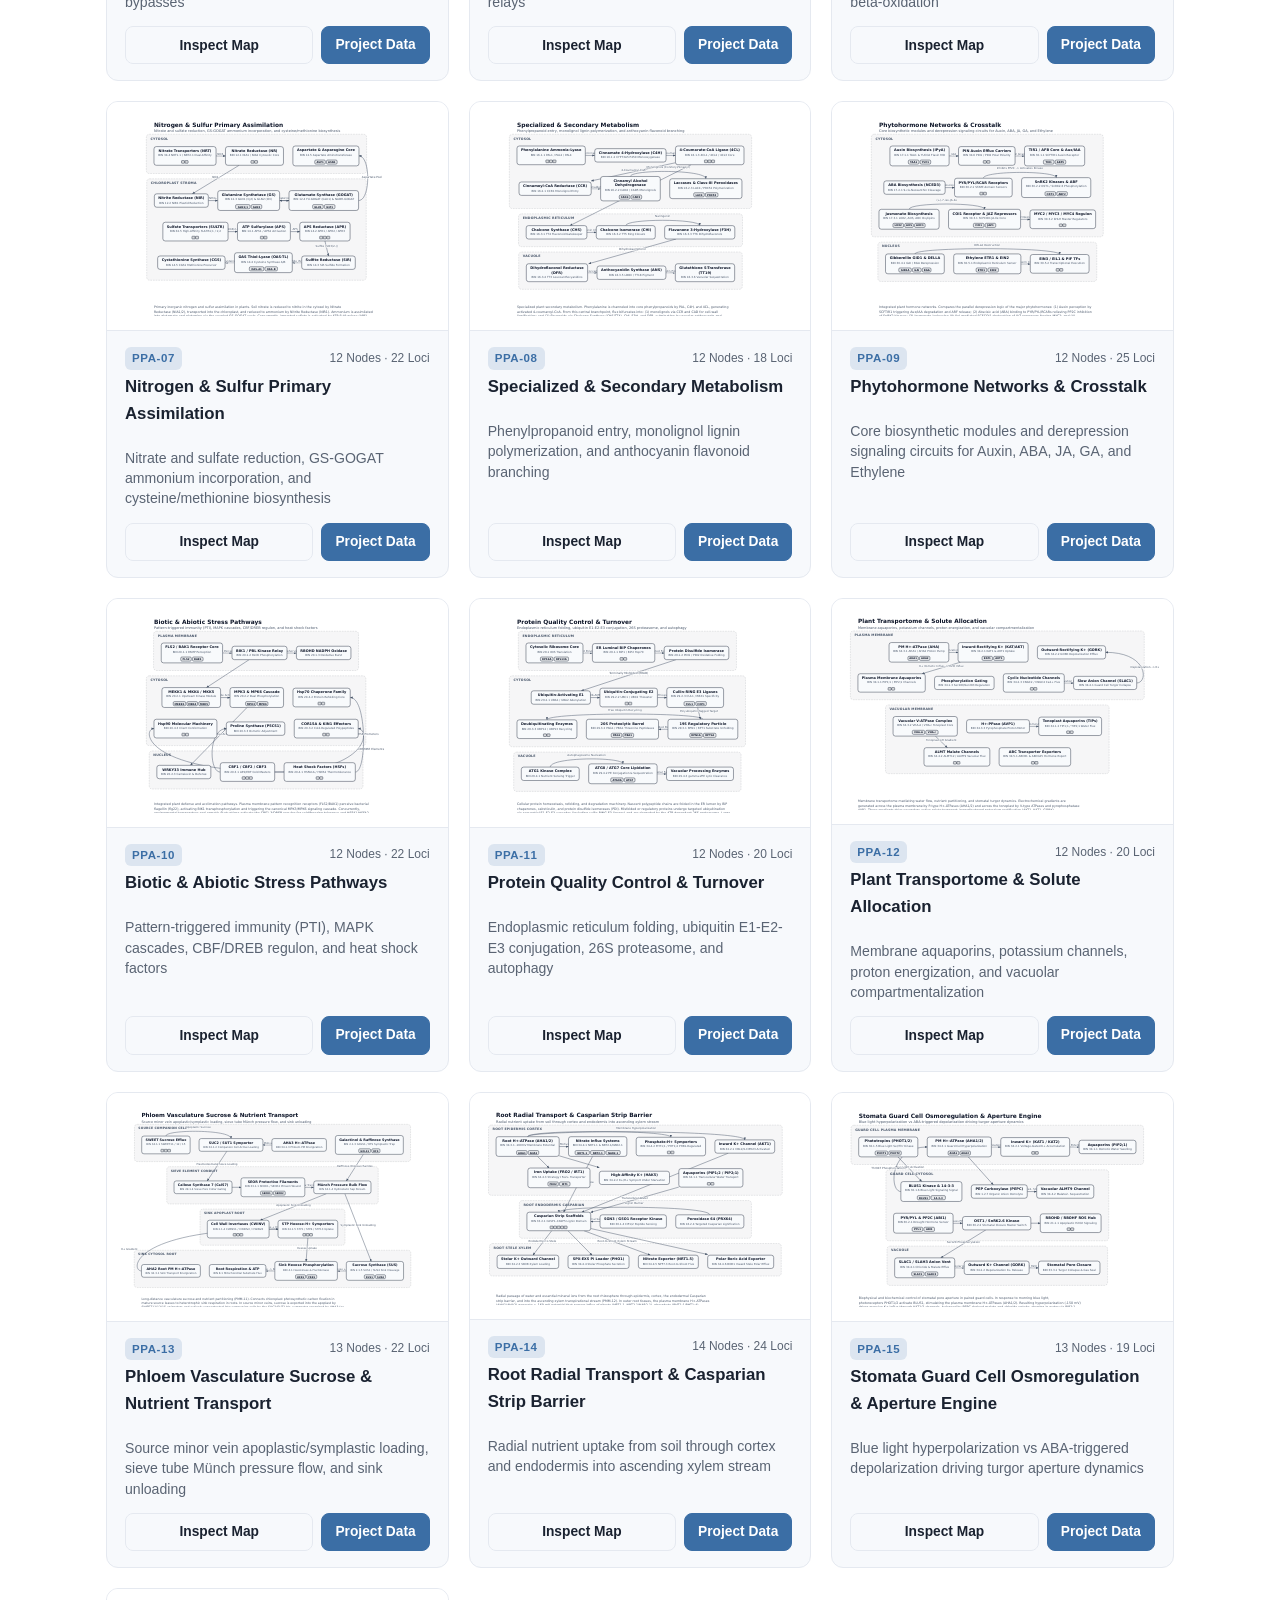
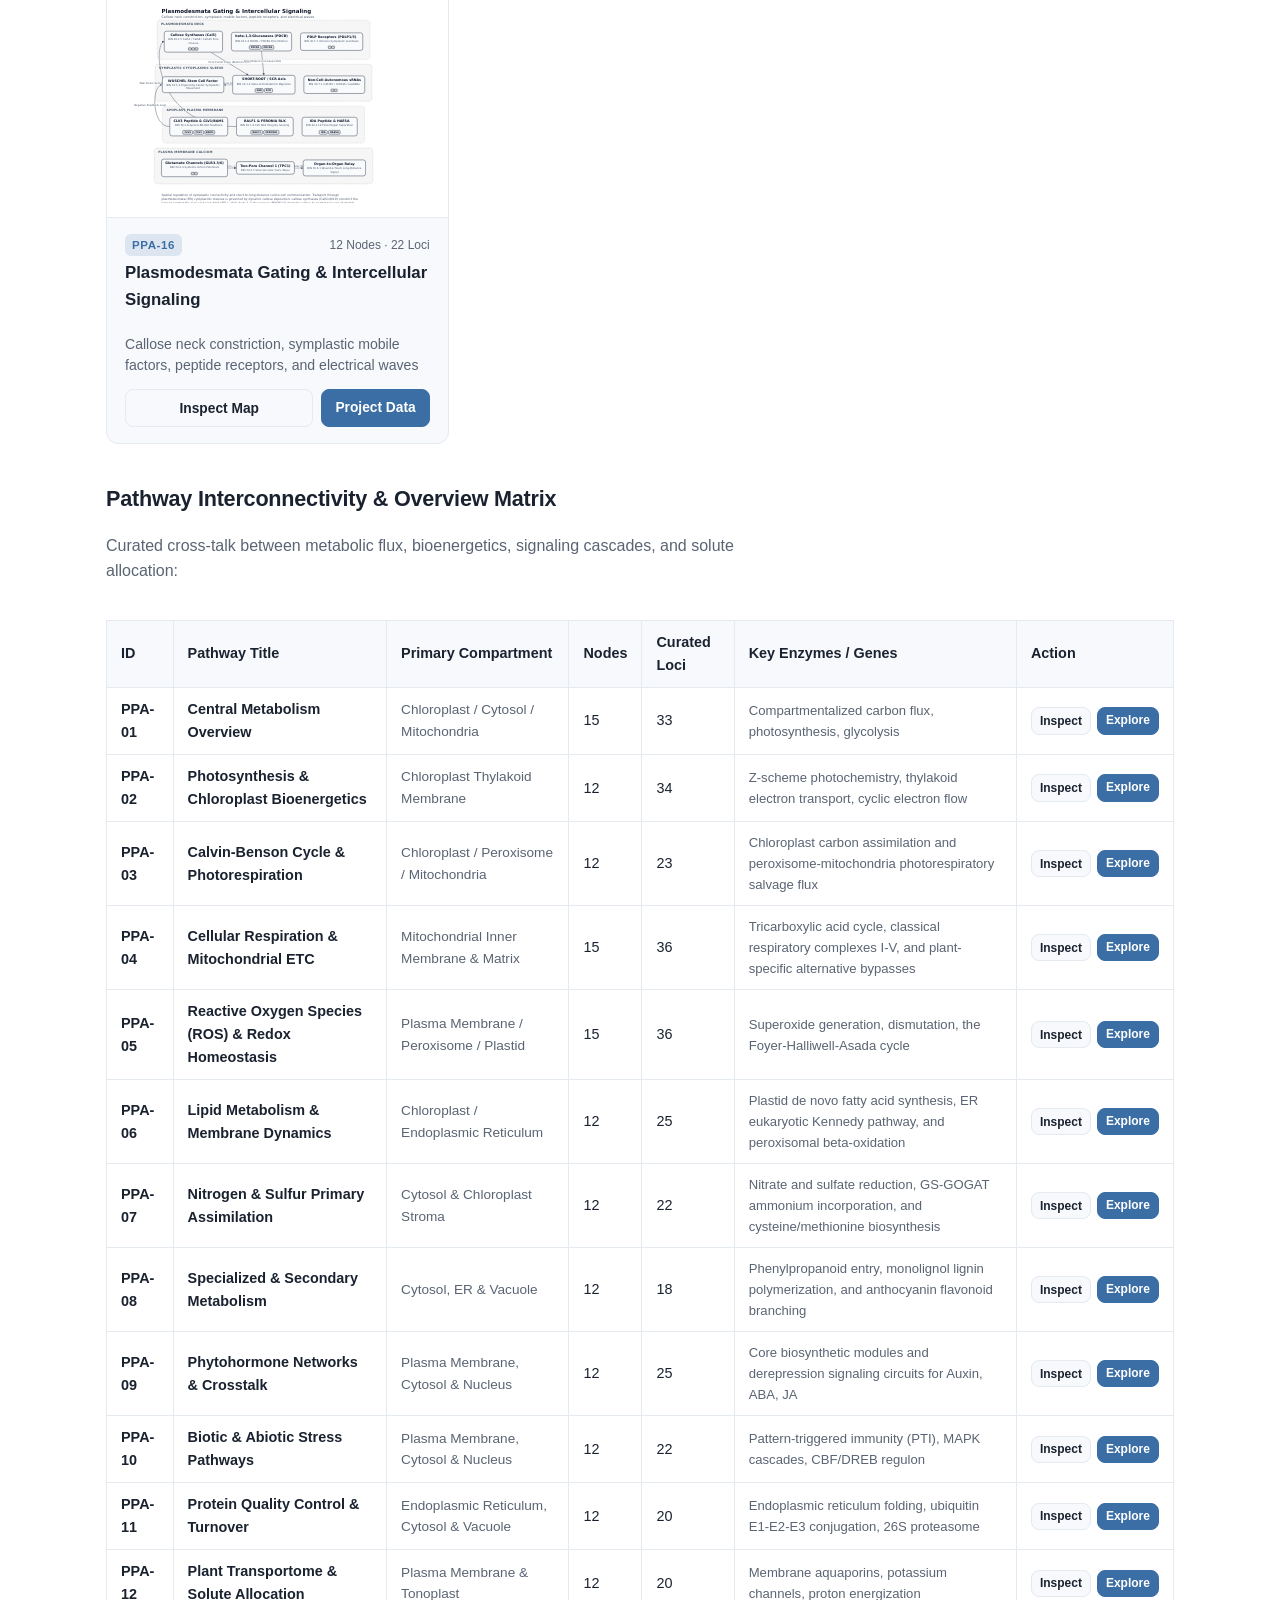
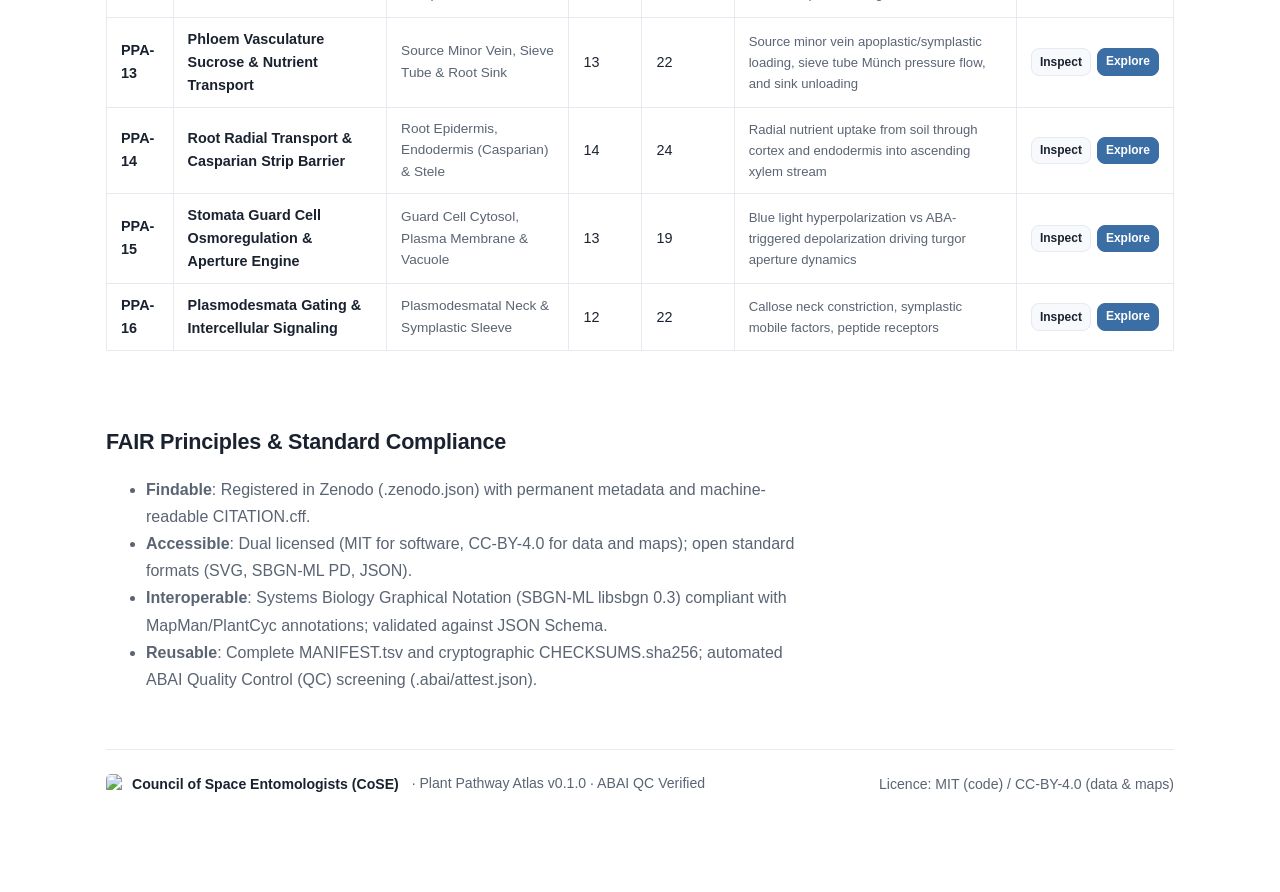
==== commit 2de4d121: "feat: modernize catalog and orthology presentation with interactive CoSE interfaces, audit and optim" ====
--- a/docs/index.html
+++ b/docs/index.html
@@ -196,8 +196,8 @@
     <a href="explore.html" class="btn">Explore Your Data</a>
     <a href="spatial.html" class="btn">ggPlant Spatial Anatomy</a>
     <span class="tab-label">Data & Specs:</span>
-    <a href="catalog/manifest.json" class="btn">Catalog Manifest</a>
-    <a href="catalog/orthologs.json" class="btn">Orthology Matrix</a>
+    <a href="catalog.html" class="btn">Catalog Manifest</a>
+    <a href="orthology.html" class="btn">Orthology Matrix</a>
     <a href="CITATION.cff" class="btn">Citation (CFF)</a>
     <span class="tab-label">Links:</span>
     <a href="https://github.com/dr-richard-barker/plant-pathway-atlas" class="btn primary">GitHub Code</a>
@@ -224,7 +224,7 @@
       <span class="search-icon">🔍</span>
       <input type="text" id="map-search" placeholder="Search by pathway title, gene symbol (e.g. RBOHD, AOX1A, RBCS), AGI locus, or BIN..." autocomplete="off">
     </div>
-    <div class="counter-badge" id="results-count">Showing 12 of 12 pathways</div>
+    <div class="counter-badge" id="results-count">Showing 16 of 16 pathways</div>
   </div>
 
   <!-- Biological Category Filters -->
